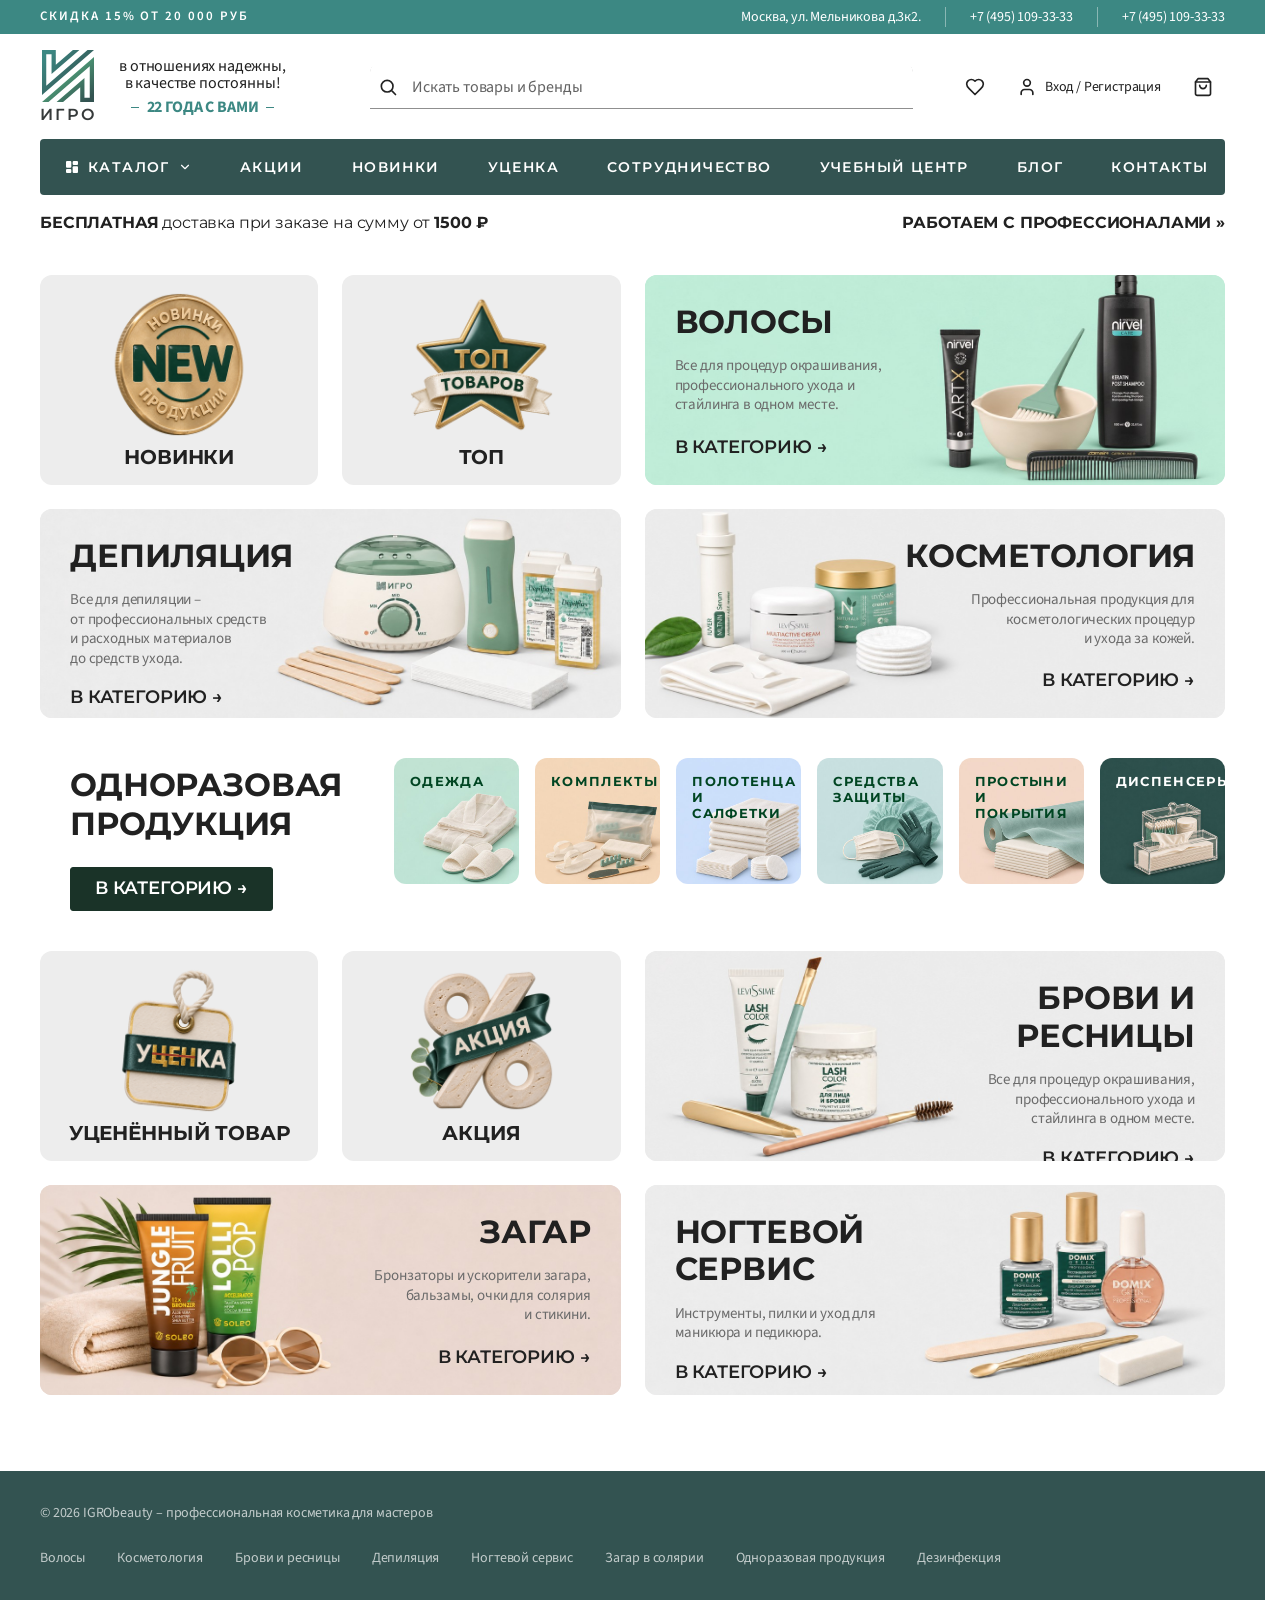
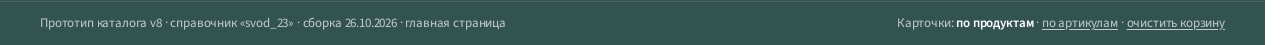
==== catalog.html @ ea6269b0 "Главная сайта index.html по макету Figma v4 (десктоп): шапка и меню каталога, ссылки в разделы, брен" ====
<!doctype html>
<html lang="ru">
<head>
<meta charset="utf-8">
<meta name="viewport" content="width=device-width, initial-scale=1">
<meta name="robots" content="noindex, nofollow">
<title>Каталог IGRObeauty</title>
<link rel="stylesheet" href="ds/styles.css">
<link rel="stylesheet" href="styles.css">
</head>
<body class="igro" data-page="home" data-default="hair"><div class="ig-topbar"><div class="ig-container ig-topbar__inner">
  <div class="ig-topbar__promo">Скидка 15% от 20&nbsp;000 руб</div>
  <div class="ig-topbar__contacts"><span>Москва, ул. Мельникова д.3к2.</span><span class="ig-topbar__sep"></span><a href="tel:+74951093333">+7 (495) 109-33-33</a><span class="ig-topbar__sep"></span><a href="tel:+74951093333">+7 (495) 109-33-33</a></div>
</div></div><div class="ig-mast-slot"><div class="ig-mast is-clear" data-mast><header class="ig-header"><div class="ig-container ig-header__inner">
  <a class="ig-logo" href="index.html" aria-label="ИГРО – на главную"><span class="ig-logo__mark"><span class="ig-logo__sign"><svg class="ig-logo__svg" viewBox="0 0 343 343" aria-hidden="true" focusable="false"><path d="M0 0H91V97.674L203.908 0H246.706L63 158.919V28H28V235.476L300.202 0H343L0 296.721V0Z" fill="url(#lgA_l)"/><path d="M343 342.998H252V245.324L139.092 342.998H96.294L280 184.079V314.998H315V107.522L42.798 342.998H0L343 46.2773V342.998Z" fill="url(#lgB_l)"/><defs><linearGradient id="lgA_l" x1="246.404" y1="265.103" x2="13.109" y2="51.0724" gradientUnits="userSpaceOnUse"><stop stop-color="#335351"/><stop offset="1" stop-color="#3C8883"/></linearGradient><linearGradient id="lgB_l" x1="343" y1="292.837" x2="162.212" y2="80.1451" gradientUnits="userSpaceOnUse"><stop stop-color="#335351"/><stop offset="0.8898" stop-color="#50A27B"/></linearGradient></defs></svg><svg class="ig-logo__svg-dark" viewBox="0 0 343 343" aria-hidden="true" focusable="false"><path d="M0 0H91V97.674L203.908 0H246.706L63 158.919V28H28V235.476L300.202 0H343L0 296.721V0Z" fill="url(#lgA_d)"/><path d="M343 342.998H252V245.324L139.092 342.998H96.294L280 184.079V314.998H315V107.522L42.798 342.998H0L343 46.2773V342.998Z" fill="url(#lgB_d)"/><defs><linearGradient id="lgA_d" x1="246.404" y1="265.103" x2="13.109" y2="51.0724" gradientUnits="userSpaceOnUse"><stop stop-color="#94E6BC"/><stop offset="1" stop-color="#3C8883"/></linearGradient><linearGradient id="lgB_d" x1="343" y1="292.837" x2="162.212" y2="80.1451" gradientUnits="userSpaceOnUse"><stop stop-color="#94E6BC"/><stop offset="0.8898" stop-color="#50A27B"/></linearGradient></defs></svg></span><span class="ig-logo__word">ИГРО</span></span><span class="ig-logo__tagline"><span class="ig-logo__motto">в отношениях надежны,<br>в качестве постоянны!</span><span class="ig-logo__years">22 года с вами</span></span></a>
  <div class="igro-search ig-search" role="search"><span class="igro-search__icon"><i class="ig-ic ig-ic--search ig-ic-20" aria-hidden="true"></i></span><input class="igro-search__input" type="search" placeholder="Искать товары и бренды" aria-label="Поиск"></div>
  <div class="ig-actions"><button type="button" class="igro-icon-btn igro-icon-btn--ghost ig-search-btn" data-search-open aria-label="Поиск"><i class="ig-ic ig-ic--search ig-ic-20" aria-hidden="true"></i></button><button type="button" class="igro-icon-btn igro-icon-btn--ghost" aria-label="Избранное"><i class="ig-ic ig-ic--heart ig-ic-20" aria-hidden="true"></i></button><button type="button" class="ig-action" aria-label="Вход / Регистрация"><i class="ig-ic ig-ic--user ig-ic-20" aria-hidden="true"></i><span class="ig-action__label">Вход / Регистрация</span></button><button type="button" class="ig-action ig-cart" data-cart aria-label="Корзина пуста"><span class="ig-cart__icon"><i class="ig-ic ig-ic--cart ig-ic-20" aria-hidden="true"></i><span class="ig-cart__count" aria-hidden="true" hidden></span></span><span class="ig-cart__sum" aria-hidden="true" hidden></span></button></div>
</div></header><nav class="ig-mainnav"><div class="ig-container ig-mainnav__inner">
  <div class="ig-mainnav__list"><a class="ig-navlink" href="catalog.html" data-toggle="mega" aria-expanded="false"><i class="ig-ic ig-ic--grid ig-ic-16" aria-hidden="true"></i> Каталог <i class="ig-ic ig-ic--chevron ig-ic-14" aria-hidden="true"></i></a></div>
  <div class="ig-mainnav__list ig-mainnav__list--end"><a class="ig-navlink" href="#">Акции</a><a class="ig-navlink" href="#">Новинки</a><a class="ig-navlink" href="#">Уценка</a><a class="ig-navlink" href="#">Сотрудничество</a><a class="ig-navlink" href="#">Учебный центр</a><a class="ig-navlink" href="#">Блог</a><a class="ig-navlink" href="#">Контакты</a></div>
  </div>
  <div class="ig-mega ig-mega--sidebar" id="mega" aria-hidden="true"></div>
</nav></div></div><div id="page"><main class="ig-home">
<div class="ig-container">
  <div class="ig-home__strip">
    <p class="ig-home__delivery"><b>Бесплатная</b> доставка при заказе на&nbsp;сумму от&nbsp;<b>1500&nbsp;₽</b></p>
    <a class="ig-home__pro" href="#">Работаем с профессионалами&nbsp;»</a>
  </div>

  <h1 class="igro-sr-only">Каталог IGRObeauty</h1>

  <nav class="ig-home__top" aria-label="Подборки и разделы">
    <a class="ig-promo ig-promo--new" href="#"><img src="assets/home/promo-new.png" width="608" height="608" alt="" decoding="async"><span class="ig-promo__t">Новинки</span></a>
    <a class="ig-promo ig-promo--top" href="#"><img src="assets/home/promo-top.png" width="608" height="608" alt="" decoding="async"><span class="ig-promo__t">Топ</span></a>
    <a class="ig-cat" href="category.html" style="--cat-img: url(&quot;assets/home/cat-hair.jpg&quot;); --cat-bg: #bfecd8">
      <span class="ig-cat__body"><span class="ig-cat__t">Волосы</span><span class="ig-cat__d">Все для процедур окрашивания, профессионального ухода и стайлинга в&nbsp;одном месте.</span><span class="ig-cat__go">В категорию →</span></span>
    </a>
    <a class="ig-cat" href="category.html?id=depilation" style="--cat-img: url(&quot;assets/home/cat-depil.jpg&quot;); --cat-bg: #ededed">
      <span class="ig-cat__body"><span class="ig-cat__t">Депиляция</span><span class="ig-cat__d">Все для депиляции – от&nbsp;профессиональных средств и&nbsp;расходных материалов до&nbsp;средств ухода.</span><span class="ig-cat__go">В категорию →</span></span>
    </a>
    <a class="ig-cat ig-cat--end" href="category.html?id=cosmetology" style="--cat-img: url(&quot;assets/home/cat-cosmet.jpg&quot;); --cat-bg: #ededed">
      <span class="ig-cat__body"><span class="ig-cat__t">Косметология</span><span class="ig-cat__d">Профессиональная продукция для косметологических процедур и&nbsp;ухода за&nbsp;кожей.</span><span class="ig-cat__go">В категорию →</span></span>
    </a>
  </nav>


  <section class="ig-dispo" aria-labelledby="ig-dispo-t">
    <div class="ig-dispo__head">
      <h2 class="ig-dispo__t" id="ig-dispo-t">Одноразовая продукция</h2>
      <a class="igro-btn igro-btn--dark ig-dispo__btn" href="category.html?id=disposable">В категорию →</a>
    </div>
    <ul class="ig-dispo__list">
      <li><a class="ig-banner" data-banner="dispo-odnorazovaya-odezhda" href="subcategory.html?id=dispo-odnorazovaya-odezhda" title="Одноразовая одежда"><img class="ig-banner__img" src="assets/banners/dispo-odnorazovaya-odezhda.jpg" width="480" height="480" alt="" loading="lazy" decoding="async"><span class="ig-banner__t">Одежда</span></a></li>
      <li><a class="ig-banner" data-banner="dispo-odnorazovye-komplekty" href="subcategory.html?id=dispo-odnorazovye-komplekty" title="Одноразовые комплекты"><img class="ig-banner__img" src="assets/banners/dispo-odnorazovye-komplekty.jpg" width="480" height="480" alt="" loading="lazy" decoding="async"><span class="ig-banner__t">Комплекты</span></a></li>
      <li><a class="ig-banner" data-banner="dispo-polotenca-i-salfetki" href="subcategory.html?id=dispo-polotenca-i-salfetki" title="Полотенца и салфетки"><img class="ig-banner__img" src="assets/banners/dispo-polotenca-i-salfetki.jpg" width="480" height="480" alt="" loading="lazy" decoding="async"><span class="ig-banner__t">Полотенца и салфетки</span></a></li>
      <li><a class="ig-banner" data-banner="dispo-sredstva-dlya-zaschity" href="subcategory.html?id=dispo-sredstva-dlya-zaschity" title="Средства для защиты"><img class="ig-banner__img" src="assets/banners/dispo-sredstva-dlya-zaschity.jpg" width="480" height="480" alt="" loading="lazy" decoding="async"><span class="ig-banner__t">Средства защиты</span></a></li>
      <li><a class="ig-banner" data-banner="dispo-prostyni-i-pokrytiya" href="subcategory.html?id=dispo-prostyni-i-pokrytiya" title="Простыни и покрытия"><img class="ig-banner__img" src="assets/banners/dispo-prostyni-i-pokrytiya.jpg" width="480" height="480" alt="" loading="lazy" decoding="async"><span class="ig-banner__t">Простыни и покрытия</span></a></li>
      <li><a class="ig-banner" data-banner="dispo-dispensery-i-oborudovanie-dlya-rashodnyh-materialov" href="subcategory.html?id=dispo-dispensery-i-oborudovanie-dlya-rashodnyh-materialov" title="Диспенсеры и оборудование для расходных материалов"><img class="ig-banner__img" src="assets/banners/dispo-dispensery-i-oborudovanie-dlya-rashodnyh-materialov.jpg" width="480" height="480" alt="" loading="lazy" decoding="async"><span class="ig-banner__t">Диспенсеры</span></a></li>
    </ul>
  </section>

  <div class="ig-home__top">
    <a class="ig-promo ig-promo--markdown" href="#"><img src="assets/home/promo-markdown.png" width="608" height="608" alt="" decoding="async"><span class="ig-promo__t">Уценённый товар</span></a>
    <a class="ig-promo ig-promo--sale" href="#"><img src="assets/home/promo-sale.png" width="608" height="608" alt="" decoding="async"><span class="ig-promo__t">Акция</span></a>
    <a class="ig-cat ig-cat--end" href="category.html?id=brows" style="--cat-img: url(&quot;assets/home/cat-brows.jpg&quot;); --cat-bg: #ededed">
      <span class="ig-cat__body"><span class="ig-cat__t">Брови и ресницы</span><span class="ig-cat__d">Все для процедур окрашивания, профессионального ухода и стайлинга в&nbsp;одном месте.</span><span class="ig-cat__go">В категорию →</span></span>
    </a>
  </div>


  <div class="ig-cats">
    <a class="ig-cat ig-cat--end" href="category.html?id=tanning" style="--cat-img: url(&quot;assets/home/cat-tan.jpg&quot;); --cat-bg: #e8d7cf">
      <span class="ig-cat__body"><span class="ig-cat__t">Загар</span><span class="ig-cat__d">Бронзаторы и&nbsp;ускорители загара, бальзамы, очки для солярия и&nbsp;стикини.</span><span class="ig-cat__go">В категорию →</span></span>
    </a>
    <a class="ig-cat" href="category.html?id=nails" style="--cat-img: url(&quot;assets/home/cat-nails.jpg&quot;); --cat-bg: #ededed">
      <span class="ig-cat__body"><span class="ig-cat__t">Ногтевой сервис</span><span class="ig-cat__d">Инструменты, пилки и&nbsp;уход для маникюра и&nbsp;педикюра.</span><span class="ig-cat__go">В категорию →</span></span>
    </a>
  </div>
</div>
</main></div><div class="ig-scrim" data-close></div><aside class="ig-drawer" id="drawer-filters" role="dialog" aria-modal="true" aria-labelledby="drawer-filters-title" aria-hidden="true">
  <div class="ig-drawer__head"><h2 class="igro-h3 ig-drawer__title" id="drawer-filters-title">Фильтры</h2><button type="button" class="igro-icon-btn igro-icon-btn--ghost ig-drawer__close" data-close aria-label="Закрыть"><i class="ig-ic ig-ic--close ig-ic-20" aria-hidden="true"></i></button></div>
  <div class="ig-drawer__body ig-facets"></div>
  <div class="ig-drawer__foot"><button type="button" class="igro-btn igro-btn--primary igro-btn--lg" data-apply>Показать</button><button type="button" class="igro-btn igro-btn--secondary igro-btn--lg" data-close data-reset>Сбросить</button></div>
</aside><footer class="ig-footer"><div class="ig-container ig-footer__inner">
  <span>© 2026 IGRObeauty&nbsp;– профессиональная косметика для мастеров</span>
  <nav class="ig-footer__nav" id="ig-footer-nav"></nav>
</div><div class="ig-container ig-proto" id="ig-proto"></div></footer>
<script src="data.js"></script>
<script src="render.js"></script>
<script src="script.js"></script>
</body>
</html>
---- ds/styles.css ----
/* ==========================================================================
   IGRObeauty Design System — global entry point (v7).
   Consumers link THIS one file. Imports only; no rules declared here.
   ========================================================================== */
@import url("tokens/fonts.css");
@import url("tokens/colors.css");
@import url("tokens/typography.css");
@import url("tokens/spacing.css");
@import url("tokens/elevation.css");
@import url("tokens/layout.css");
@import url("tokens/deprecated.css");
@import url("tokens/base.css");
@import url("components.css");
---- styles.css ----
/* ==========================================================================
   IGRObeauty — каталог v8: стили страниц поверх дизайн-системы.
   Дизайн-система — DS 3.0 (igro-design-system/igrobeauty-ds, метка ds-3.0; в Figma — «0. Design System 3.0»),
   копия лежит в ds/ и подключается раньше этого файла: токены, base.css и компоненты igro-*.

   Правила ДС, которым следует файл:
   · только семантические токены: цвет --text-* / --surface-* / --border-* / --action-*, размеры --font-size-*,
     отступы --space-*, радиусы по роли, слои --z-*;
   · наведение — только внутри @media (hover: hover), нажатие — :active со scale(var(--press-scale));
   · фокус с клавиатуры — общий :focus-visible из ds/tokens/base.css, здесь его не убираем;
   · где у ДС есть компонент (кнопка, чип, крошки, пагинация, меню, чекбокс, переключатель, аккордеон,
     счётчик, цена, тост, пустое состояние) — разметка использует его классы igro-*, а здесь только раскладка.
   Значения не из ДС помечены комментарием: это геометрия из макетов Figma или цвета, взятые с картинок.
   ========================================================================== */

/* ==========================================================================
   ИКОНКИ — пути из набора ДС (components/core/Icon.jsx: сетка 24, линия 2, скруглённые концы).
   Рисуются маской, цвет берут из currentColor. Стрелки влево и фильтра в наборе нет — они из Lucide (readme §11).
   ========================================================================== */
.ig-ic {
  display: inline-block;
  flex: none;
  width: 20px; height: 20px;
  background-color: currentColor;
  -webkit-mask: var(--ic) center / contain no-repeat;
  mask: var(--ic) center / contain no-repeat;
}
.ig-ic-14 { width: 14px; height: 14px; }
.ig-ic-16 { width: 16px; height: 16px; }
.ig-ic-18 { width: 18px; height: 18px; }
.ig-ic-20 { width: 20px; height: 20px; }
.ig-ic-22 { width: 22px; height: 22px; }
.ig-ic-24 { width: 24px; height: 24px; }
.ig-ic--search      { --ic: url("data:image/svg+xml,%3Csvg%20xmlns=%27http://www.w3.org/2000/svg%27%20viewBox=%270%200%2024%2024%27%20fill=%27none%27%20stroke=%27%23000%27%20stroke-width=%272%27%20stroke-linecap=%27round%27%20stroke-linejoin=%27round%27%3E%3Cpath%20d=%27M11%2018C14.866%2018%2018%2014.866%2018%2011C18%207.13401%2014.866%204%2011%204C7.13401%204%204%207.13401%204%2011C4%2014.866%207.13401%2018%2011%2018Z%27/%3E%3Cpath%20d=%27M21%2021L17%2017%27/%3E%3C/svg%3E"); }
.ig-ic--heart       { --ic: url("data:image/svg+xml,%3Csvg%20xmlns=%27http://www.w3.org/2000/svg%27%20viewBox=%270%200%2024%2024%27%20fill=%27none%27%20stroke=%27%23000%27%20stroke-width=%272%27%20stroke-linecap=%27round%27%20stroke-linejoin=%27round%27%3E%3Cpath%20d=%27M19%2014C20.49%2012.54%2022%2010.79%2022%208.5C22%207.04131%2021.4205%205.64236%2020.3891%204.61091C19.3576%203.57946%2017.9587%203%2016.5%203C14.74%203%2013.5%203.5%2012%205C10.5%203.5%209.26%203%207.5%203C6.04131%203%204.64236%203.57946%203.61091%204.61091C2.57946%205.64236%202%207.04131%202%208.5C2%2010.8%203.5%2012.55%205%2014L12%2021L19%2014Z%27/%3E%3C/svg%3E"); }
.ig-ic--user        { --ic: url("data:image/svg+xml,%3Csvg%20xmlns=%27http://www.w3.org/2000/svg%27%20viewBox=%270%200%2024%2024%27%20fill=%27none%27%20stroke=%27%23000%27%20stroke-width=%272%27%20stroke-linecap=%27round%27%20stroke-linejoin=%27round%27%3E%3Cpath%20d=%27M19%2021V19C19%2017.9391%2018.5786%2016.9217%2017.8284%2016.1716C17.0783%2015.4214%2016.0609%2015%2015%2015H9C7.93913%2015%206.92172%2015.4214%206.17157%2016.1716C5.42143%2016.9217%205%2017.9391%205%2019V21%27/%3E%3Cpath%20d=%27M12%2011C14.2091%2011%2016%209.20914%2016%207C16%204.79086%2014.2091%203%2012%203C9.79086%203%208%204.79086%208%207C8%209.20914%209.79086%2011%2012%2011Z%27/%3E%3C/svg%3E"); }
.ig-ic--cart        { --ic: url("data:image/svg+xml,%3Csvg%20xmlns=%27http://www.w3.org/2000/svg%27%20viewBox=%270%200%2024%2024%27%20fill=%27none%27%20stroke=%27%23000%27%20stroke-width=%272%27%20stroke-linecap=%27round%27%20stroke-linejoin=%27round%27%3E%3Cpath%20d=%27M6%202L3%206V20C3%2020.5304%203.21071%2021.0391%203.58579%2021.4142C3.96086%2021.7893%204.46957%2022%205%2022H19C19.5304%2022%2020.0391%2021.7893%2020.4142%2021.4142C20.7893%2021.0391%2021%2020.5304%2021%2020V6L18%202H6Z%27/%3E%3Cpath%20d=%27M3%206H21%27/%3E%3Cpath%20d=%27M16%2010C16%2011.0609%2015.5786%2012.0783%2014.8284%2012.8284C14.0783%2013.5786%2013.0609%2014%2012%2014C10.9391%2014%209.92172%2013.5786%209.17157%2012.8284C8.42143%2012.0783%208%2011.0609%208%2010%27/%3E%3C/svg%3E"); }
.ig-ic--grid        { --ic: url("data:image/svg+xml,%3Csvg%20xmlns=%27http://www.w3.org/2000/svg%27%20viewBox=%270%200%2024%2024%27%20fill=%27none%27%20stroke=%27%23000%27%20stroke-width=%272%27%20stroke-linecap=%27round%27%20stroke-linejoin=%27round%27%3E%3Cpath%20d=%27M4%2013H11V4H4V13ZM13%2020H20V11H13V20ZM13%204V9H20V4H13ZM4%2020H11V15H4V20Z%27/%3E%3C/svg%3E"); }
.ig-ic--arrow-left  { --ic: url("data:image/svg+xml,%3Csvg%20xmlns=%27http://www.w3.org/2000/svg%27%20viewBox=%270%200%2024%2024%27%20fill=%27none%27%20stroke=%27%23000%27%20stroke-width=%272%27%20stroke-linecap=%27round%27%20stroke-linejoin=%27round%27%3E%3Cpath%20d=%27M19%2012H5M11%2018L5%2012L11%206%27/%3E%3C/svg%3E"); }
.ig-ic--arrow-right { --ic: url("data:image/svg+xml,%3Csvg%20xmlns=%27http://www.w3.org/2000/svg%27%20viewBox=%270%200%2024%2024%27%20fill=%27none%27%20stroke=%27%23000%27%20stroke-width=%272%27%20stroke-linecap=%27round%27%20stroke-linejoin=%27round%27%3E%3Cpath%20d=%27M5%2012H19M13%2018L19%2012L13%206%27/%3E%3C/svg%3E"); }
.ig-ic--filter      { --ic: url("data:image/svg+xml,%3Csvg%20xmlns=%27http://www.w3.org/2000/svg%27%20viewBox=%270%200%2024%2024%27%20fill=%27none%27%20stroke=%27%23000%27%20stroke-width=%272%27%20stroke-linecap=%27round%27%20stroke-linejoin=%27round%27%3E%3Cpath%20d=%27M3%206H21M7%2012H17M10%2018H14%27/%3E%3C/svg%3E"); }
.ig-ic--close       { --ic: url("data:image/svg+xml,%3Csvg%20xmlns=%27http://www.w3.org/2000/svg%27%20viewBox=%270%200%2024%2024%27%20fill=%27none%27%20stroke=%27%23000%27%20stroke-width=%272%27%20stroke-linecap=%27round%27%20stroke-linejoin=%27round%27%3E%3Cpath%20d=%27M6%206L18%2018M18%206L6%2018%27/%3E%3C/svg%3E"); }
.ig-ic--chevron     { --ic: url("data:image/svg+xml,%3Csvg%20xmlns=%27http://www.w3.org/2000/svg%27%20viewBox=%270%200%2024%2024%27%20fill=%27none%27%20stroke=%27%23000%27%20stroke-width=%272%27%20stroke-linecap=%27round%27%20stroke-linejoin=%27round%27%3E%3Cpath%20d=%27M6%209L12%2015L18%209%27/%3E%3C/svg%3E"); }
.ig-ic--chevron-left{ --ic: url("data:image/svg+xml,%3Csvg%20xmlns=%27http://www.w3.org/2000/svg%27%20viewBox=%270%200%2024%2024%27%20fill=%27none%27%20stroke=%27%23000%27%20stroke-width=%272%27%20stroke-linecap=%27round%27%20stroke-linejoin=%27round%27%3E%3Cpath%20d=%27M15%206L9%2012L15%2018%27/%3E%3C/svg%3E"); }
.ig-ic--chevron-right{ --ic: url("data:image/svg+xml,%3Csvg%20xmlns=%27http://www.w3.org/2000/svg%27%20viewBox=%270%200%2024%2024%27%20fill=%27none%27%20stroke=%27%23000%27%20stroke-width=%272%27%20stroke-linecap=%27round%27%20stroke-linejoin=%27round%27%3E%3Cpath%20d=%27M9%206L15%2012L9%2018%27/%3E%3C/svg%3E"); }
.ig-ic--check       { --ic: url("data:image/svg+xml,%3Csvg%20xmlns=%27http://www.w3.org/2000/svg%27%20viewBox=%270%200%2024%2024%27%20fill=%27none%27%20stroke=%27%23000%27%20stroke-width=%272%27%20stroke-linecap=%27round%27%20stroke-linejoin=%27round%27%3E%3Cpath%20d=%27M5%2013L9%2017L19%207%27/%3E%3C/svg%3E"); }
.ig-ic--plus        { --ic: url("data:image/svg+xml,%3Csvg%20xmlns=%27http://www.w3.org/2000/svg%27%20viewBox=%270%200%2024%2024%27%20fill=%27none%27%20stroke=%27%23000%27%20stroke-width=%272%27%20stroke-linecap=%27round%27%20stroke-linejoin=%27round%27%3E%3Cpath%20d=%27M12%205V19M5%2012H19%27/%3E%3C/svg%3E"); }
.ig-ic--minus       { --ic: url("data:image/svg+xml,%3Csvg%20xmlns=%27http://www.w3.org/2000/svg%27%20viewBox=%270%200%2024%2024%27%20fill=%27none%27%20stroke=%27%23000%27%20stroke-width=%272%27%20stroke-linecap=%27round%27%20stroke-linejoin=%27round%27%3E%3Cpath%20d=%27M5%2012H19%27/%3E%3C/svg%3E"); }

/* ==========================================================================
   ОСНОВА — фон, шрифт и цвет текста задаёт body.igro (ds/tokens/base.css)
   ========================================================================== */
html { -webkit-text-size-adjust: 100%; scrollbar-gutter: stable; }
/* заливка текущего раздела в ряду чипов групп. Цвет #50A27B задан пользователем 12.10,
   в палитре ДС его нет. Белый текст на нём — 3,1:1, ниже AA для текста 14–16 px */
:root { --ig-on: #50a27b; }
img { display: block; max-width: 100%; }
button { font-family: inherit; letter-spacing: inherit; }
a { color: var(--text-link); text-decoration: none; }
ul { margin: 0; padding: 0; list-style: none; }

.ig-container {
  max-width: var(--container-xl);
  margin: 0 auto;
  padding-inline: var(--gutter-lg);
}

/* ==========================================================================
   ВЕРХНЯЯ ПОЛОСА — по макету Figma «IB — my DESIGN», узел 2589:3889 (12.10.2026): бирюзовая, 34 px.
   Цвет #3C8883 — из макета, в палитре ДС его нет (ближайший — Info Teal #2D747E); белый текст на нём — 4,2:1.
   Шрифт макета Ubuntu заменён шрифтами ДС, кегль надписи 12 px — нижним пределом шкалы 13 px
   ========================================================================== */
.ig-topbar {
  --ig-topbar: #3c8883;
  background: var(--ig-topbar);
  color: var(--text-on-dark);
  font-size: var(--font-size-micro);
}
.ig-topbar__inner {
  display: flex;
  align-items: center;
  justify-content: space-between;
  gap: var(--space-4);
  min-height: 34px;
  padding-block: var(--space-1);
}
.ig-topbar__promo {
  text-transform: uppercase;
  font-weight: var(--weight-semibold);
  letter-spacing: var(--tracking-looser);
}
.ig-topbar__contacts {
  display: flex;
  align-items: center;
  gap: var(--space-4);
  font-size: var(--font-size-body-sm);
  color: var(--text-on-dark);
  white-space: nowrap;
}
.ig-topbar__contacts a { color: var(--text-on-dark); text-underline-offset: 2px; }
.ig-topbar__sep { width: 1px; height: 20px; background: var(--decor-on-dark); }
@media (hover: hover) {
  .ig-topbar__contacts a:hover { color: var(--text-on-dark); text-decoration: underline; }
}

/* ==========================================================================
   ШАПКА: логотип · поиск (SearchField) · действия (IconButton)
   ========================================================================== */
.ig-header { background: var(--surface-card); border-bottom: 1px solid var(--border-subtle); }
.ig-header__inner {
  display: flex;
  align-items: center;
  gap: var(--space-6);
  padding-block: var(--space-3);
}
/* логотип — по макету 2589:3889: знак, под ним «ИГРО», справа девиз и «— 22 года с вами —».
   Цвета и кегль слова «ИГРО» — цвета логотипа из макета, не токены ДС */
.ig-logo {
  --logo-ink: #335351;
  --logo-green: #50a27b;
  flex: none;
  display: inline-flex;
  align-items: center;
  gap: var(--space-4);
  color: var(--text-default);
}
.ig-logo__mark { display: flex; flex-direction: column; align-items: center; gap: var(--space-1); }
.ig-logo__img { display: block; width: 65px; height: auto; }
.ig-logo__word {
  margin-right: -0.15em;             /* разрядка не добавляет хвост справа — слово стоит ровно по центру знака */
  font-family: var(--font-heading);
  font-weight: var(--weight-semibold);
  font-size: 19px;
  line-height: 1;
  letter-spacing: 0.15em;
  color: var(--logo-ink);
}
.ig-logo__tagline { display: flex; flex-direction: column; align-items: center; gap: var(--space-2); text-align: center; }
.ig-logo__motto { font-size: var(--font-size-body); line-height: 1.05; color: var(--text-default); }
.ig-logo__years {
  display: inline-flex;
  align-items: center;
  gap: var(--space-2);
  font-size: var(--font-size-body);
  font-weight: var(--weight-bold);
  line-height: 1;
  text-transform: uppercase;
  color: var(--mast-mark-accent, #3c8883);   /* 27.10: как полосы знака – цвет плашки «Скидка 15 %» (.ig-topbar), на тёмном фоне #6BB5B0; было --logo-green */
}
.ig-logo__years::before,
.ig-logo__years::after { content: ""; width: var(--space-2); height: 1px; background: currentColor; }
.ig-search { flex: 1 1 auto; }
.ig-search .igro-search__input { min-width: 0; }

.ig-actions { flex: none; display: flex; align-items: center; gap: var(--space-2); }
/* «Вход / Регистрация» — кнопка с подписью в стиле ghost IconButton */
.ig-action {
  display: inline-flex;
  align-items: center;
  gap: var(--space-2);
  height: var(--size-control-md);
  padding: 0 var(--space-2_5);
  border: 0;
  border-radius: var(--radius-field);
  background: transparent;
  color: var(--text-muted);
  font-size: var(--font-size-body-sm);
  cursor: pointer;
  transition: background var(--duration-fast) ease, color var(--duration-fast) ease, transform var(--duration-fast) ease;
}
.ig-action:active { transform: scale(var(--press-scale)); }
@media (hover: hover) {
  .ig-action:hover { background: var(--surface-sunken); color: var(--text-default); }
}
/* корзина в шапке (имитация): кружок с числом товаров на иконке и сумма рядом — как в шапке макета 2589:3889.
   Кружок — как счётчик корзины в витрине ДС (ui_kits/storefront): заливка Accent strong, белые цифры */
.ig-cart { gap: var(--space-3_5); color: var(--text-default); }
.ig-cart__icon { position: relative; display: inline-flex; }
.ig-cart__count {
  position: absolute;
  top: -10px;
  left: 11px;                         /* кружок на правом верхнем углу иконки, сумма отодвинута на ширину кружка */
  display: inline-flex;
  align-items: center;
  justify-content: center;
  min-width: 20px;
  height: 20px;
  padding: 0 var(--space-1);
  border-radius: var(--radius-pill);
  background: #50a27b;                  /* 27.10, было --action-accent-strong */
  color: var(--text-on-dark);
  font-size: var(--font-size-micro);
  font-weight: var(--weight-bold);
  line-height: 1;
  box-shadow: 0 0 0 2px var(--surface-card);
}
.ig-cart__sum { font-size: var(--font-size-body); font-weight: var(--weight-semibold); white-space: nowrap; font-variant-numeric: tabular-nums; }
.ig-cart__count[hidden],
.ig-cart__sum[hidden] { display: none; }
.ig-proto__link { padding: 0; border: 0; background: none; font: inherit; color: inherit; text-decoration: underline; text-underline-offset: 2px; cursor: pointer; }

/* ==========================================================================
   ГЛАВНОЕ МЕНЮ — тёмная полоса
   ========================================================================== */
.ig-mainnav { position: relative; background: var(--surface-band-dark); color: var(--text-on-dark); }
.ig-mainnav__inner {
  display: flex;
  align-items: stretch;
  justify-content: space-between;
  min-height: var(--size-field);
}
.ig-mainnav__list { display: flex; align-items: stretch; }
.ig-mainnav__list--end { margin-left: auto; }
.ig-navlink {
  display: inline-flex;
  align-items: center;
  gap: var(--space-2);
  padding: 0 var(--space-4);
  border: 0;
  background: none;
  color: var(--text-on-dark);
  font-family: var(--font-heading);
  font-weight: var(--weight-semibold);
  font-size: var(--font-size-body-sm);
  letter-spacing: var(--tracking-loose);
  text-transform: uppercase;
  white-space: nowrap;
  cursor: pointer;
  transition: background var(--duration-fast) ease;
}
.ig-navlink[aria-expanded="true"] { background: var(--wash-on-dark); }
@media (hover: hover) {
  .ig-navlink:hover { color: var(--text-on-dark); background: var(--wash-on-dark); }
}

/* ==========================================================================
   ВЫПАДАЮЩИЙ КАТАЛОГ
   ========================================================================== */
.ig-mega {
  position: absolute;
  left: 0; right: 0; top: 100%;
  z-index: var(--z-dropdown);
  background: var(--surface-card);
  border-top: 1px solid var(--border-subtle);
  border-radius: 0 0 var(--radius-panel) var(--radius-panel);
  box-shadow: var(--shadow-pop);
  /* открытие — «шторка» сверху вниз (clip-path) с проявлением и коротким сдвигом; закрытие — обратно.
     Поля clip-path по бокам и снизу (48 px) оставляют место для тени --shadow-pop */
  visibility: hidden;
  opacity: 0;
  pointer-events: none;
  transform: translateY(calc(-1 * var(--space-2)));
  clip-path: inset(0 -48px 100% -48px);
  transition: opacity var(--duration-fast) ease, transform var(--duration-base) var(--ease-standard),
              clip-path var(--duration-base) var(--ease-standard), visibility 0s linear var(--duration-base);
}
.ig-mega.is-open {
  visibility: visible;
  opacity: 1;
  pointer-events: auto;
  transform: none;
  clip-path: inset(0 -48px -48px -48px);
  transition: opacity var(--duration-fast) ease, transform var(--duration-base) var(--ease-standard),
              clip-path var(--duration-base) var(--ease-standard), visibility 0s;
}
/* пока меню открыто, страница под ним приглушена; затемнение не ловит мышь — уход с меню закрывает его, как раньше */
.ig-mainnav::after {
  content: "";
  position: absolute;
  left: 0; right: 0; top: 100%;
  height: 100vh;
  z-index: calc(var(--z-dropdown) - 1);
  background: var(--overlay-scrim);
  opacity: 0;
  visibility: hidden;
  pointer-events: none;
  transition: opacity var(--duration-base) var(--ease-standard), visibility 0s linear var(--duration-base);
}
.ig-mainnav:has(.ig-mega.is-open)::after {
  opacity: 0.5;
  visibility: visible;
  transition: opacity var(--duration-base) var(--ease-standard), visibility 0s;
}
/* стрелка у «Каталога» поворачивается, пока меню открыто */
.ig-navlink .ig-ic--chevron { transition: transform var(--duration-base) var(--ease-standard); }
.ig-navlink[aria-expanded="true"] .ig-ic--chevron { transform: rotate(180deg); }
/* колонки раздела не анимируются: при открытии меню и при переходе на другой раздел появляются сразу (решение 12.10) */
.ig-mega__inner { padding: var(--space-5) var(--space-6) var(--space-7); }
.ig-mega__cats {
  display: flex;
  flex-wrap: wrap;
  gap: var(--space-2);
  padding-bottom: var(--space-4);
  margin-bottom: var(--space-5);
  border-bottom: 1px solid var(--border-subtle);
}
/* вкладка категории: выбранная — заливка House, как Tab в ДС */
.ig-mega__cat {
  padding: var(--space-2) var(--space-3);
  border: 0;
  border-radius: var(--radius-field);
  background: none;
  color: var(--text-default);
  font-size: var(--font-size-body-sm);
  text-decoration: none;
  cursor: pointer;
  transition: background var(--duration-fast) ease, color var(--duration-fast) ease;
}
.ig-mega__cat.is-active { background: var(--surface-inverse); color: var(--text-on-dark); }
.ig-mega__cols { display: flex; gap: var(--space-6) var(--space-5); }
.ig-mega__cols[hidden] { display: none !important; }
.ig-mega__cols > div { flex: 1 1 0; min-width: 0; }
.ig-mega__group-title {
  margin: 0;
  font-family: var(--font-heading);
  font-weight: var(--weight-bold);
  font-size: var(--font-size-h5);
  letter-spacing: var(--tracking-tight);
  color: var(--text-heading);
}
.ig-mega__group-title a { color: inherit; }
.ig-mega__group + .ig-mega__group { margin-top: var(--space-5); }
/* без пустых промежутков между пунктами: ссылка – на всю ширину колонки, расстояние между пунктами – её поля
   (наведение не «проваливается» между пунктами, 23.10); заголовок группы – с полями 4 px сверху и снизу */
.ig-mega__links li { margin-bottom: 0; }
.ig-mega__links a { display: block; padding-block: calc(var(--space-2) / 2); color: var(--text-default); font-size: var(--font-size-body-sm); line-height: 1.3; }
.ig-mega__group-title a { display: inline-block; padding-block: var(--space-1); }
/* при наведении ссылки зеленеют; у подразделов (заголовки колонок) ещё и прорисовывается линия слева направо –
   вдвое быстрее, чем было до 19.10 (половина --duration-base, 0,15 с). У под-подразделов (списки) линии нет */
.ig-mega__group-title a,
.ig-mega__links a { position: relative; transition: color var(--duration-fast) ease; }
.ig-mega__group-title a::after {
  content: "";
  position: absolute;
  left: 0; right: 0; bottom: 1px;          /* под текстом: верх линии там же, где был у линии 1 px */
  height: 2px;                             /* 2 px (23.10; было 1 px) */
  background: currentColor;
  transform: scaleX(0);
  transform-origin: left center;
  transition: transform calc(var(--duration-base) / 2) var(--ease-standard);
}
.ig-mega__marker { display: none; }
.ig-mega__close { display: none; }
@media (hover: hover) {
  .ig-mega__cat:not(.is-active):hover { background: var(--surface-subtle); color: var(--text-default); }
  .ig-mega__group-title a:hover,
  .ig-mega__links a:hover { color: var(--text-link); }
  .ig-mega__group-title a:hover::after { transform: scaleX(1); }
}
/* под-подразделы: при наведении текст сдвигается вправо на 8 px, слева проявляется квадратик 4 px цвета ссылки (23.10).
   Сдвигается только текст (span) – сама ссылка на месте, наведение не срывается у левого края */
.ig-mega__links a { transition-duration: calc(var(--duration-fast) / 2); }   /* цвет – тоже вдвое быстрее (23.10) */
.ig-mega__links a span { display: inline-block; transition: transform calc(var(--duration-fast) / 2) var(--ease-standard); }   /* вдвое быстрее (23.10) */
.ig-mega__links a::before {
  content: "";
  position: absolute;
  left: 0;
  top: calc(var(--space-2) / 2 + 0.65em - 2px);   /* по центру первой строки текста */
  width: 4px; height: 4px;
  background: currentColor;
  opacity: 0;
  transform: scale(0);
  transition: opacity calc(var(--duration-fast) / 2) ease, transform calc(var(--duration-fast) / 2) var(--ease-standard);
}
@media (hover: hover) {
  .ig-mega__links a:hover span { transform: translateX(8px); }
  .ig-mega__links a:hover::before { opacity: 1; transform: scale(1); }
}
/* разделы — вертикальными вкладками слева */
@media (min-width: 901px) {
  .ig-mega--sidebar .ig-mega__inner {
    display: grid;
    grid-template-columns: 256px minmax(0, 1fr);   /* 27.10: было 232 – «Одноразовая продукция» полужирным переносилась */
    gap: var(--space-6);
    align-items: start;
  }
  .ig-mega--sidebar .ig-mega__cats {
    grid-area: 1 / 1;
    flex-direction: column;
    flex-wrap: nowrap;
    gap: 2px;
    margin: 0;
    padding: 0 var(--space-5) 0 0;
    border-bottom: 0;
    border-right: 1px solid var(--border-subtle);
    align-self: stretch;
  }
  .ig-mega--sidebar .ig-mega__cat { position: relative; width: 100%; text-align: left; padding: var(--space-2_5) var(--space-5) var(--space-2_5) var(--space-3); }
  /* выбранный раздел — контур графитом 1,5 px без заливки (27.10, вариант 2 из output/2026-10-27_mega-category-highlight;
     до того – тёмная плашка House), переезжает к наведённому пункту (позицию ставит script.js); текст полужирный,
     справа – стрелка ›, «ведущая» в колонки раздела */
  .ig-mega--sidebar .ig-mega__cats { position: relative; }
  .ig-mega--sidebar .ig-mega__marker {
    display: block;
    position: absolute;
    top: 0; left: 0; right: var(--space-5);
    height: var(--marker-h, 0);
    border-radius: var(--radius-field);
    box-shadow: inset 0 0 0 1.5px var(--text-default);
    transform: translateY(var(--marker-y, 0));
    pointer-events: none;
    transition: none;   /* 27.10: контур встаёт у наведённого раздела сразу, без переезда (до того – 0,15 с) */
  }
  .ig-mega--sidebar .ig-mega__cats.is-instant .ig-mega__marker { transition: none; }
  .ig-mega--sidebar .ig-mega__cat.is-active { background: transparent; color: var(--text-default); font-weight: var(--weight-semibold); }
  .ig-mega--sidebar .ig-mega__cat::after {
    content: "";
    position: absolute;
    right: 14px;
    top: 50%;
    width: 7px; height: 7px;
    border: solid currentColor;
    border-width: 1.5px 1.5px 0 0;
    opacity: 0;
    transform: translate(-4px, -50%) rotate(45deg);
  }
  /* стрелка проявляется со сдвигом слева, а у раздела, с которого ушёл курсор, пропадает сразу (27.10):
     переход задан только выбранному пункту */
  .ig-mega--sidebar .ig-mega__cat.is-active::after {
    opacity: 1;
    transform: translate(0, -50%) rotate(45deg);
    transition: opacity calc(var(--duration-base) / 2) ease, transform calc(var(--duration-base) / 2) var(--ease-standard);
  }
  .ig-mega--sidebar .ig-mega__cat { transition: none; }   /* текст выбранного раздела – сразу, вместе с контуром (27.10) */
  .ig-mega--sidebar .ig-mega__cols { grid-area: 1 / 2; }
  .ig-mega--sidebar .ig-mega__links a,
  .ig-mega--sidebar .ig-mega__group-title a { overflow-wrap: anywhere; }
}

/* ==========================================================================
   ШАПКА СТРАНИЦЫ ПОДКАТЕГОРИИ И ГРУППЫ — тёплая полоса (--surface-promo — для hero-полос),
   крошки (Breadcrumb) и заголовок .igro-promo в обычном регистре
   ========================================================================== */
.ig-hero { padding-block: var(--space-7); background: var(--surface-promo); text-align: center; }
.ig-hero .igro-crumbs__list { justify-content: center; }
/* зелёная ссылка на кремовом фоне — 4,4:1, ниже AA; ссылки крошек здесь тёмные, подчёркивание остаётся */
.ig-hero .igro-crumbs__link { color: var(--text-default); }
/* текущая страница – цвет ссылок, прозрачность 30 % (27.10): серый --text-muted терялся на тёмной шапке «Мужского ухода» */
.ig-hero .igro-crumbs__current { color: color-mix(in srgb, var(--text-default) 70%, transparent); }
.ig-hero__title { margin: var(--space-3) 0 0; color: var(--text-title); }   /* 26.10: заголовок подкатегории и группы – графитовый Ink #212121 (ДС --text-title), не зелёный --text-heading */
/* фон-текстура подкатегории (адрес картинки — в --hero-tex у полосы); пока она грузится, видна тёплая полоса */
.ig-hero--tex { background: var(--surface-promo) var(--hero-tex) center / cover no-repeat; }

/* ==========================================================================
   РАЗДЕЛЫ ЧИПАМИ (группы подкатегории) и стрелки прокрутки рядов
   ========================================================================== */
.ig-directions { padding-block: var(--space-2); }
.ig-directions__wrap { position: relative; display: flex; align-items: center; }
.ig-directions__track {
  display: flex;
  gap: var(--space-3);
  width: 100%;
  overflow-x: auto;
  padding-block: var(--space-2);
  scroll-behavior: smooth;
  scrollbar-width: none;
}
.ig-directions__track::-webkit-scrollbar { display: none; }
/* раздел — ссылка-пилюля с иконкой; текущий — как выбранная опция ДС: рамка House + кольцо */
.ig-direction {
  flex: none;
  display: inline-flex;
  align-items: center;
  gap: var(--space-2_5);
  padding: var(--space-2) var(--space-4) var(--space-2) var(--space-2);
  border: 1px solid var(--border-default);
  border-radius: var(--radius-pill);
  background: var(--surface-card);
  color: var(--text-default);
  font-size: var(--font-size-body);
  cursor: pointer;
  transition: border-color var(--duration-fast) ease, box-shadow var(--duration-fast) ease, transform var(--duration-fast) ease;
}
.ig-direction:active { transform: scale(var(--press-scale)); }
/* текущий раздел — заливка --ig-on (в ДС выбранная опция — рамка House с кольцом) */
.ig-direction[aria-current="page"] { background: var(--ig-on); border-color: var(--ig-on); color: var(--text-on-dark); }
.ig-direction__dot { flex: none; width: 48px; height: 48px; border-radius: var(--radius-pill); background: var(--surface-sunken); }
/* чип с иконкой группы: иконка высотой 96 px крупнее самого чипа (52 px) и выходит за него сверху и снизу.
   У файлов иконок прозрачные поля по бокам обрезаны, поэтому иконка стоит в строке чипа обычным элементом
   и отступ от рисунка до текста у всех чипов одинаковый. Отрицательные поля сверху и снизу — чтобы иконка
   не меняла высоту чипа. У разделов без иконок (не «Волосы») остаётся кружок */
.ig-direction--icon {
  --dir-icon: 96px;
  min-height: var(--size-control-lg);
  padding: var(--space-2) var(--space-4) var(--space-2) var(--space-2);
}
.ig-direction__icon {
  flex: none;
  width: auto;
  height: var(--dir-icon);
  margin-block: calc(var(--dir-icon) / -2);
  pointer-events: none;
  /* 26.10: нижняя половина иконки обрезана маской по форме чипа – по нижней границе и по скруглению левого края
     до середины чипа по высоте; верхняя половина выступает как раньше (файл иконки не тронут).
     Координаты – в рамке иконки: чип 52 px, иконка по центру (выступ (96 − 52) / 2 = 22 px), левый край иконки
     на 9 px правее края чипа (поле 8 + рамка 1). Скругление – полукруг радиусом 26 с центром (−9 + 26; 22 + 26) */
  clip-path: path("M -300 -300 H 1300 V 74 H 17 A 26 26 0 0 1 -9 48 H -300 Z");
}
/* ряд прокручивается по горизонтали и обрезает всё, что выходит по вертикали, — даём иконкам место сверху и снизу */
.ig-directions:has(.ig-direction--icon) { padding-block: 0; }
.ig-directions__track:has(.ig-direction--icon) { padding-block: var(--space-4); }
@media (hover: hover) {
  .ig-direction:not([aria-current="page"]):hover { border-color: var(--border-inverse); color: var(--text-default); }
}

/* стрелки рядов — квадратная кнопка 44 px с углами 8 px, как ghost IconButton, на белой подложке */
.ig-directions__arrow {
  position: absolute;
  top: 50%;
  z-index: 2;
  display: inline-flex;
  align-items: center;
  justify-content: center;
  width: var(--size-control-md);
  height: var(--size-control-md);
  padding: 0;
  border: 1px solid var(--border-default);
  border-radius: var(--radius-field);
  background: var(--surface-card);
  color: var(--text-default);
  cursor: pointer;
  transform: translateY(-50%);
  box-shadow: 0 0 0 var(--space-2_5) var(--surface-page);
  transition: background var(--duration-fast) ease, transform var(--duration-fast) ease;
}
.ig-directions__arrow:active { transform: translateY(-50%) scale(var(--press-scale-icon)); }
.ig-directions__arrow--left { left: 0; }
.ig-directions__arrow--right { right: 0; }
.ig-directions__arrow[hidden] { visibility: hidden; pointer-events: none; }
@media (hover: hover) {
  .ig-directions__arrow:hover { background: var(--surface-sunken); }
}

/* ==========================================================================
   ШАПКА КАТЕГОРИИ — мини-баннеры подкатегорий
   Макет: Figma «IB — my DESIGN», узел 2574:3195 (холст в 2×). Сцена из ЛК, крошки, ряд баннеров
   во всю ширину окна, края уходят в затемнение. Группы — чипами (.ig-direction).
   ========================================================================== */
.ig-cathero {
  --cb-size: 184px;                 /* сторона баннера — макет */
  --cb-gap: var(--space-3_5);
  --cb-inset: var(--space-2_5);     /* отступ подписи в баннере; по нему же выровнены крошки */
  --cb-gutter: var(--gutter-lg);    /* = боковой отступ .ig-container */
  --cb-ring: var(--space-2);        /* запас по вертикали под рамку текущего раздела */
  --cb-crumbs-gap: var(--space-3);  /* от крошек до баннеров */
  --cb-pad-b: var(--space-7);       /* от баннеров до низа полосы */
  --cb-fade: 93px;                  /* ширина затемнения — макет */
  --cb-scene: #012220;              /* цвет затемнения — тон правой части фона (03.11; со сценой из ЛК было #0e241a) */
  position: relative;
  overflow: hidden;
  padding: var(--space-3) 0 calc(var(--cb-pad-b) - var(--cb-ring));
  /* 03.11: фон – Figma IGRO DESIGN SYSTEM 2686:3 «hair-scene-teal-dark-a» (1920×446), до этого – сцена из ЛК hero-scene.webp */
  background: var(--cb-scene) url("assets/hero-scene-teal-dark.webp") left top / cover no-repeat;
  color: var(--text-on-dark);
}
/* крошки на тёмном: ссылки белые с подчёркиванием, текущий раздел приглушён — как Breadcrumb ДС, только на House */
.ig-cathero__crumbs { margin: 0 0 calc(var(--cb-crumbs-gap) - var(--cb-ring)); padding-left: var(--cb-inset); }
.ig-cathero__crumbs .igro-crumbs__list { min-height: 22px; }
.ig-cathero__crumbs .igro-crumbs__link { color: var(--text-on-dark); }
.ig-cathero__crumbs .igro-crumbs__sep,
.ig-cathero__crumbs .igro-crumbs__current { color: var(--text-on-dark-muted); }

/* 04.11: «Косметология» – светлый фон «3а. Свет и тень, туман #D6E9E7» (banners/category-scene/01_2026-11-03_hair-concepts,
   assets/hair-scene-fog.jpg): тень эвкалипта по ровному полю. Шапка для светлого фона – тёмный текст, под плитками мягкая тень (как в концепции) */
.ig-cathero[data-cat="cosmetology"] {   /* + класс ig-cathero--light (render.js CATHERO_LIGHT): шапка сайта с тёмным текстом */
  --cb-scene: #c8dedb;              /* тон правого края картинки */
  background: var(--cb-scene) url("assets/hero-scene-fog.webp") left top / cover no-repeat;
  color: var(--text-default);
}
.ig-cathero[data-cat="cosmetology"] .ig-cathero__crumbs .igro-crumbs__link { color: var(--text-default); }
.ig-cathero[data-cat="cosmetology"] .ig-cathero__crumbs .igro-crumbs__sep,
.ig-cathero[data-cat="cosmetology"] .ig-cathero__crumbs .igro-crumbs__current { color: var(--text-muted); }
.ig-cathero[data-cat="cosmetology"] .ig-banner { box-shadow: 0 6px 18px -6px rgba(40, 35, 30, .28); }
/* лента прокручивается и режет всё за своим отступом: тень уходит на 18 px вниз, отступ 8 px – низ тени был ровным (04.11).
   Нижний отступ ленты +16 px и столько же отрицательным полем – высота полосы прежняя */
.ig-cathero[data-cat="cosmetology"] .ig-cathero__track { padding-bottom: calc(var(--cb-ring) + 16px); margin-bottom: -16px; }
.ig-cathero[data-cat="cosmetology"] .ig-banner:focus-visible { outline-color: var(--text-link); }

.ig-cathero__rail { position: relative; isolation: isolate; }
/* затемнение краёв: справа — пока ряд не докручен до конца, слева — когда ряд прокручен.
   Начинается под крошками и проявляется к верху баннеров. Градиент — из макета (в ДС градиентов нет) */
.ig-cathero__rail::before,
.ig-cathero__rail::after {
  content: "";
  position: absolute;
  z-index: 1;
  top: calc(var(--cb-ring) - var(--cb-crumbs-gap));
  bottom: calc(var(--cb-ring) - var(--cb-pad-b));
  width: var(--cb-fade);
  pointer-events: none;
  -webkit-mask-image: linear-gradient(180deg, transparent 0, #000 var(--cb-crumbs-gap));
  mask-image: linear-gradient(180deg, transparent 0, #000 var(--cb-crumbs-gap));
  transition: opacity var(--duration-base) var(--ease-standard);
}
.ig-cathero__rail::after { right: 0; background: linear-gradient(90deg, transparent 9.2%, var(--cb-scene) 81.2%); }
.ig-cathero__rail::before { left: 0; background: linear-gradient(270deg, transparent 9.2%, var(--cb-scene) 81.2%); opacity: 0; }
.ig-cathero__rail.is-scrolled::before { opacity: 1; }
.ig-cathero__rail.is-end::after { opacity: 0; }
.ig-cathero__track {
  gap: var(--cb-gap);
  padding-block: var(--cb-ring);
  /* первый баннер стоит по краю контейнера, а ряд прокручивается до края окна */
  padding-inline: calc(max(0px, (100% - var(--container-xl)) / 2) + var(--cb-gutter));
  scroll-padding-inline: calc(max(0px, (100% - var(--container-xl)) / 2) + var(--cb-gutter));
}
.ig-cathero .ig-directions__arrow { border-color: transparent; box-shadow: var(--shadow-pop); }
.ig-cathero .ig-directions__arrow--left { left: var(--space-3); }
.ig-cathero .ig-directions__arrow--right { right: var(--space-3); }

/* баннер — тайл с картинкой: углы --radius-panel (роль «banner, image tile» в ДС) */
.ig-banner {
  position: relative;
  isolation: isolate;
  flex: 0 0 var(--cb-size);
  display: block;
  width: var(--cb-size);
  height: var(--cb-size);
  overflow: hidden;
  border-radius: var(--radius-panel);
  background: var(--cb-bg, var(--surface-sunken));
  color: var(--text-heading);
  transition: transform var(--duration-fast) ease, box-shadow var(--duration-fast) ease;
}
.ig-banner__img {
  width: 100%; height: 100%;
  object-fit: cover;
  transition: transform var(--duration-base) var(--ease-standard);
}
.ig-banner:active { transform: scale(var(--press-scale)); }
.ig-banner:focus-visible { outline-color: var(--text-on-dark); outline-offset: 3px; }
/* подпись — заглавными, как надзаголовок ДС: Montserrat 700, 13 px (нижний предел шкалы), --tracking-loose */
.ig-banner__t {
  position: absolute;
  top: var(--cb-inset); left: var(--cb-inset); right: var(--cb-inset);
  font-family: var(--font-heading);
  font-weight: var(--weight-bold);
  font-size: var(--font-size-micro);
  line-height: var(--leading-compact);
  letter-spacing: var(--tracking-loose);
  text-transform: uppercase;
}
@media (hover: hover) {
  .ig-banner:hover .ig-banner__img { transform: scale(1.05); }
}
/* фон — цвет угла картинки, виден, пока она грузится (цвета картинок, не интерфейса).
   Подпись — IGRO Green (--text-heading): на всех светлых фонах ≥ 6:1. На тёмном баннере — белая */
/* фон тайла = подложка баннера (квадраты «Волос» v3, Figma IGRO DESIGN SYSTEM 2674:2, 03.11; было – квадраты v5 от 26.10) */
.ig-banner[data-banner="hair-okrashivanie"]    { --cb-bg: #f5dcce; }
.ig-banner[data-banner="hair-blond"]           { --cb-bg: #c8f0da; }
.ig-banner[data-banner="hair-uhod-dlya-volos"] { --cb-bg: #f5e0d2; }
.ig-banner[data-banner="hair-terapiya"]        { --cb-bg: #d5e4fb; }
.ig-banner[data-banner="hair-zavivka"]         { --cb-bg: #e9e0da; }
.ig-banner[data-banner="hair-stayling"]        { --cb-bg: #98c0c8; }
.ig-banner[data-banner="hair-nabory"]          { --cb-bg: #f7e1c0; }
.ig-banner[data-banner="hair-muzhskoy-uhod"]   { --cb-bg: #335351; }
.ig-banner[data-banner="hair-aksessuary"]      { --cb-bg: #acc2e5; }
.ig-banner[data-banner="hair-instrumenty"]     { --cb-bg: #d6e9e7; }
.ig-banner[data-banner="hair-muzhskoy-uhod"] { color: var(--text-on-dark); }
/* 03.11: «Одноразовая продукция» – фоны квадратов – замер фона картинок (заданы были #C8F0DA, #F7E1C0, #D6E9E7, #F5E0D2, #D5E4FB, #335351) (banners/square/07_2026-11-03_dispo-palette-v) */
.ig-banner[data-banner="dispo-odnorazovaya-odezhda"]   { --cb-bg: #c0e3d3; }
.ig-banner[data-banner="dispo-odnorazovye-komplekty"]  { --cb-bg: #f3d7b8; }
.ig-banner[data-banner="dispo-sredstva-dlya-zaschity"] { --cb-bg: #c7e0df; }
.ig-banner[data-banner="dispo-prostyni-i-pokrytiya"]   { --cb-bg: #f2d7c7; }
.ig-banner[data-banner="dispo-polotenca-i-salfetki"]   { --cb-bg: #cbdefb; }
.ig-banner[data-banner="dispo-dispensery-i-oborudovanie-dlya-rashodnyh-materialov"] { --cb-bg: #2c504c; color: var(--text-on-dark); }
/* 04.11: «Косметология» – Figma zI4as0EjzW7SlosfoEbPBe 2924:2759 (banners/square/08_2026-11-04_cosmetology-palette-v).
   Подписи как в макете: #335351 на светлых, коричневая на «Защите от солнца» (решение Антона), белые на тёмных */
.ig-banner[data-banner^="cosm-"] { color: #335351; }
.ig-banner[data-banner="cosm-uhod-dlya-lica"]      { --cb-bg: #c8f0da; }
.ig-banner[data-banner="cosm-zaschita-ot-solnca"]  { --cb-bg: #f7e1c0; color: #8d5831; }
.ig-banner[data-banner="cosm-nabory"]              { --cb-bg: #acc2e5; }
.ig-banner[data-banner="cosm-dermatokosmecevtika"] { --cb-bg: #e9e0da; }
.ig-banner[data-banner="cosm-sredstva-dlya-apparatnoy-kosmetologii"] { --cb-bg: #98cdc8; }
.ig-banner[data-banner="cosm-uhod-dlya-tela"]      { --cb-bg: #644841; color: var(--text-on-dark); }
.ig-banner[data-banner="cosm-muzhskoy-uhod"]       { --cb-bg: #3e5a4b; color: var(--text-on-dark); }
.ig-banner[data-banner="cosm-aksessuary"]          { --cb-bg: #d5e4fb; }
.ig-banner[data-banner="cosm-instrumenty"]         { --cb-bg: #cce8eb; }
/* слово не влезает в строку: перенос внутри слова, как в макете («ДЕРМАТОКОСМЕЦЕ / ВТИКА») */
.ig-banner[data-banner="cosm-dermatokosmecevtika"] .ig-banner__t { overflow-wrap: anywhere; }

/* ==========================================================================
   ПАНЕЛЬ ИНСТРУМЕНТОВ: «Фильтры», чипы брендов (Tag), счётчик, сортировка (Menu)
   ========================================================================== */
.ig-toolbar { padding-block: var(--space-4); }
.ig-toolbar__row { display: flex; align-items: center; gap: var(--space-3); flex-wrap: wrap; }
.ig-toolbar__left { display: flex; align-items: center; gap: var(--space-2_5); flex-wrap: wrap; flex: 1; min-width: 0; }
.ig-toolbar__left > .igro-tag[hidden] { display: none; }   /* чипы брендов, не поместившиеся в строку (26.10) */
.ig-toolbar__right { display: flex; align-items: center; gap: var(--space-4); margin-left: auto; white-space: nowrap; }

/* «Фильтры» — Button sm; ширина под «Фильтры · 99», без счётчика содержимое по центру */
.ig-filters-btn { min-width: 132px; }
.ig-btn__num:empty { display: none; }   /* у «Фильтров» число всегда есть – см. ig-btn__num.is-empty ниже */

/* чипы — Tag ДС высотой малого контрола, чтобы строка стояла ровно с кнопкой «Фильтры» */
.ig-toolbar .igro-tag,
.ig-qf .igro-tag { height: var(--size-control-sm); padding-block: 0; margin: 0; }
.igro-tag--interactive:active { transform: scale(var(--press-scale)); }
.igro-tag .ig-ic { color: currentColor; }
/* выбранный бренд в быстрых фильтрах — заливка цвета полосы меню (House, --surface-inverse), белый текст;
   у Tag ДС выбранный — белый с тёмной рамкой (решение пользователя 12.10) */
.ig-toolbar .igro-tag[aria-pressed="true"],
.ig-toolbar .igro-tag--selected { background: var(--surface-inverse); border-color: var(--surface-inverse); color: var(--text-on-dark); }
/* снимаемый чип (бренд или линия, выбранные в карточке): крестик на тёмной заливке */
.ig-toolbar .igro-tag__remove { color: var(--text-on-dark-muted); transition: color var(--duration-fast) ease; }
@media (hover: hover) {
  .ig-toolbar .igro-tag__remove:hover { color: var(--text-on-dark); }
}

/* медаль на чипе эксклюзивного бренда */
.ig-tag-hit { position: relative; }
.ig-medal {
  position: absolute; top: -7px; right: -7px;
  display: block; width: 18px; height: 18px;
  color: var(--action-brand);
  pointer-events: none;
}
.ig-medal svg { display: block; width: 100%; height: 100%; }
.ig-medal__star { fill: var(--text-on-dark); }

.ig-count { font-size: var(--font-size-body-sm); color: var(--text-muted); white-space: nowrap; }

/* сортировка: текстовая кнопка, список — Menu ДС (текущий пункт отмечен aria-current) */
.ig-sortwrap { position: relative; }
.ig-sort {
  display: inline-flex;
  align-items: center;
  gap: var(--space-1);
  height: var(--size-control-sm);
  padding: 0 var(--space-2);
  border: 0;
  border-radius: var(--radius-field);
  background: none;
  color: var(--text-default);
  font-size: var(--font-size-body-sm);
  font-weight: var(--weight-semibold);
  cursor: pointer;
  transition: background var(--duration-fast) ease;
}
.ig-sort[aria-expanded="true"] .ig-ic { transform: rotate(180deg); }
.ig-sortmenu { position: absolute; top: calc(100% + var(--space-2)); right: 0; z-index: var(--z-dropdown); }
@media (hover: hover) {
  .ig-sort:hover { background: var(--surface-sunken); }
}

/* ==========================================================================
   БЫСТРЫЕ ФИЛЬТРЫ: технология / задача (Tag) и тип продукта (текстом)
   ========================================================================== */
.ig-qf { display: flex; flex-direction: column; gap: var(--space-3); margin-top: var(--space-3); }
.ig-qf__row { display: grid; grid-template-columns: var(--qf-indent, 140px) 1fr; align-items: start; column-gap: 0; row-gap: var(--space-2); }
/* подпись — надзаголовок: заглавные с --tracking-loose */
/* подпись строки выровнена вправо и кончается по правому краю кнопки «Фильтры»; +0.1em — хвост разрядки после двоеточия */
.ig-qf__label {
  display: flex;
  align-items: center;
  justify-content: center;
  width: var(--qf-label-w, 132px);          /* = ширина кнопки «Фильтры»: подпись по её центру (23.10) */
  text-align: center;
  min-height: var(--size-control-sm);
  font-size: var(--font-size-micro);
  font-weight: var(--weight-semibold);
  line-height: 1.4;
  letter-spacing: var(--tracking-loose);
  text-transform: uppercase;
  color: var(--text-muted);
}
.ig-qf__chips { display: flex; flex-wrap: wrap; gap: var(--space-2); min-width: 0; }
.ig-qf__row--text { align-items: baseline; }
.ig-qf__row--text .ig-qf__label { min-height: 0; }
.ig-typelist { display: flex; flex-wrap: wrap; gap: var(--space-2) var(--space-4); min-width: 0; font-size: var(--font-size-body-sm); line-height: var(--leading-normal); }
.ig-tlink {
  padding: 0;
  border: 0;
  background: none;
  font: inherit;
  color: var(--text-default);
  text-decoration: underline;
  text-decoration-color: var(--border-default);
  text-decoration-thickness: 1px;
  text-underline-offset: 4px;
  cursor: pointer;
  transition: color var(--duration-fast) ease, text-decoration-color var(--duration-fast) ease;
}
.ig-tlink[aria-pressed="true"] { color: var(--text-heading); font-weight: var(--weight-semibold); text-decoration-color: currentColor; text-decoration-thickness: 2px; }
.ig-typelist__only { color: var(--text-default); }
/* «ещё (N)» в конце второй строки типов продукта — ссылка-действие: открывает панель на группе «Тип продукта» */
.ig-tlink--more { color: var(--text-link); font-weight: var(--weight-semibold); text-decoration-color: currentColor; }
@media (hover: hover) {
  .ig-tlink:hover { color: var(--text-link); text-decoration-color: currentColor; }
}

/* ==========================================================================
   СЕТКА ТОВАРОВ И КАРТОЧКА — новый дизайн, эксперимент design-lab (21.10.2026)
   Макет: Figma «IB — my DESIGN», узел 2740:3615 (карточка 226 × 472, сетка с промежутком 42 px).
   · обычная карточка — без рамки и подложки; фото 1 : 1, углы 8 px, поверх фото затемнение 5 %
     (rgba(72, 80, 85, .05)); справа сверху «В избранное»;
   · продукт с вариантами — «стопка»: белая плашка с тенью и две такие же за ней (сдвиг 6/−4 и 12/−8 px),
     поля 8/9 px, слева сверху плашка «N оттенков / вариантов»;
   · текст по центру: бренд (всегда на одном месте), под ним линия, название, цена;
   · цена: левая часть (цена и «Розничная цена») выровнена вправо, правая («Узнать проф. цену») — влево;
   · кнопки — линейные белые с зелёной рамкой, при наведении — тёмные (House);
   · «В корзину» → 1 шт. сразу в корзине и уведомление; кнопка делится на счётчик и квадратную кнопку
     корзины: + и − меняют число, в корзину оно уходит по кнопке корзины; «−» на единице сворачивает обратно;
   · нет в наличии — плашка и тёмная квадратная кнопка «Сообщить о поступлении» (окно с почтой).
   ========================================================================== */
/* от строки «Тип продукта» до карточек – втрое больше прежних 24 px (поле панели 24 + 48 сверху, просьба 21.10);
   поле добавлено сетке, а не панели фильтров, чтобы закреплённая под шапкой панель не стала выше */
.ig-content { padding-top: calc(2 * var(--space-4)); padding-bottom: var(--space-9); }
.ig-grid { display: grid; grid-template-columns: repeat(6, 1fr); column-gap: 42px; row-gap: 38px; isolation: isolate; } /* слои стопки (z-index: −1) – над соседними блоками, под своей карточкой */
.ig-card {
  position: relative;
  display: flex;
  flex-direction: column;
  min-width: 0;
  padding-bottom: var(--space-2);
  text-align: center;
}
/* стопка: плашка выходит за колонку на свои поля, поэтому фото и текст стоят вровень с соседями */
.ig-card--stack {
  margin: calc(-1 * var(--space-2)) -9px 0;
  padding: var(--space-2) 9px var(--space-2);
  border-radius: var(--radius-panel);
  background: var(--surface-card);
  box-shadow: 1px 2px 4px rgba(0, 0, 0, 0.15);   /* 23.10: размытие +2, сдвиг вниз и вправо +1 */
}
/* слои под карточкой – по макету (узлы 2740:3618, 2740:3616): фон #F6F6F6, та же тень,
   средний сдвинут на 6/4 px (вправо и вниз, 23.10) с углами 10 px, задний – на 12/8 px с углами 12 px */
.ig-card--stack::before,
.ig-card--stack::after {
  content: "";
  position: absolute;
  inset: 0;
  z-index: -1;
  background: var(--surface-card);        /* белые – выделяются на сером фоне (23.10; в макете #F6F6F6) */
  box-shadow: 1px 2px 4px rgba(0, 0, 0, 0.15);   /* 23.10: размытие +2, сдвиг вниз и вправо +1 */
  pointer-events: none;
}
/* порядок рисования: ::before – задний слой, ::after – средний (ложится поверх заднего) */
/* 23.10: сдвиг каждого следующего слоя на 1 px меньше (5/4 и 10/8 px); скругление растёт на величину сдвига вниз –
   углы концентрические: карточка 12, средний 16, задний 20 px */
/* 23.10: заднего (третьего) слоя нет – под карточкой один слой */
.ig-card--stack::before { content: none; }
.ig-card--stack::after { transform: translate(5px, 4px); border-radius: calc(var(--radius-panel) + 4px); }
.ig-card__media {
  position: relative;
  overflow: hidden;
  aspect-ratio: 1 / 1;
  border-radius: var(--radius-panel);
  background: var(--surface-card);
  cursor: pointer;
}
/* затемнение 5 % поверх фото — у обычных карточек (у стопки фото чистое) */
.ig-card:not(.ig-card--stack) .ig-card__media::after {
  content: "";
  position: absolute;
  inset: 0;
  border-radius: inherit;
  /* круговой градиент (23.10, вариант 2): в центре белый – снимок как есть, к краям плашки равномерно переходит
     в цвет страницы. С «умножением» белый фон снимка в центре остаётся белым – как подсветка под товаром, у краёв
     становится ровно цветом страницы, без перепада. closest-side: цвет страницы – уже на серединах сторон, углы тоже */
  /* вариант 3 (23.10): белый круг до половины радиуса, переход к цвету страницы – во второй половине */
  background: radial-gradient(closest-side, #fff 50%, var(--surface-page) 100%);
  mix-blend-mode: multiply;
  pointer-events: none;
}
/* для сравнения: ?shade=soft – вариант 2, переход от самого центра; ?shade=flat – ровное умножение на цвет страницы */
.ig-shade-soft .ig-card:not(.ig-card--stack) .ig-card__media::after { background: radial-gradient(closest-side, #fff 0%, var(--surface-page) 100%); }
.ig-shade-flat .ig-card:not(.ig-card--stack) .ig-card__media::after { background: var(--surface-page); }
.ig-card__media:not(.ig-card__media--img) { background: var(--surface-sunken); }
.ig-card__img { position: absolute; inset: 0; width: 100%; height: 100%; object-fit: contain; transition: transform var(--duration-base) var(--ease-standard); }

/* «В избранное»: 34 px в правом верхнем углу; наведение — сердце чуть больше, нажатие — сердце залито */
.ig-card__fav {
  position: absolute;
  top: 4px;
  right: 4px;
  z-index: 1;
  display: inline-flex;
  align-items: center;
  justify-content: center;
  width: 34px;
  height: 34px;
  padding: 0;
  border: 0;
  border-radius: var(--radius-panel);
  background: none;
  color: var(--text-muted);
  cursor: pointer;
  transition: background var(--duration-fast) ease, box-shadow var(--duration-fast) ease;
}
.ig-card__fav svg { width: 18px; height: 18px; transition: transform var(--duration-fast) var(--ease-standard), fill var(--duration-fast) ease, color var(--duration-fast) ease; }
.ig-card__fav[aria-pressed="true"] { color: var(--action-cta); }   /* залитое сердце — зелёное (Uplift), как кнопки */
.ig-card__fav[aria-pressed="true"] svg { fill: currentColor; }
.ig-card__fav:active svg { transform: scale(0.9); }

/* плашка «109 оттенков» у стопки — IGRO Mint, Source Sans 13 bold заглавными */
/* плашка «N вариантов» – по центру на верхней границе карточки: треть над рамкой, две трети внутри (26.10) */
.ig-card__badge {
  position: absolute;
  top: -8px;
  left: 50%;
  transform: translateX(-50%);
  z-index: 1;
  padding: 5px 13px;
  border-radius: var(--radius-pill);
  background: var(--surface-sunken);      /* 26.10: нейтральная Ceramic #EDEBE9, как «нет в наличии» (было зелёная Mint) */
  color: var(--text-default);
  font-family: var(--font-ui);
  font-size: var(--font-size-micro);
  font-weight: var(--weight-bold);
  line-height: 13px;
  letter-spacing: 0.3px;
  text-transform: uppercase;
  white-space: nowrap;
}

/* бренд — всегда на одном месте: 16 px под фото */
.ig-card__brand,
.ig-card__line { display: block; max-width: 100%; margin: 0 auto; padding: 0; border: 0; background: none; font-family: var(--font-ui); font-size: var(--font-size-micro); line-height: 18.2px; letter-spacing: -0.13px; cursor: pointer; white-space: nowrap; overflow: hidden; text-overflow: ellipsis; transition: color var(--duration-fast) ease; }
.ig-card__brand { color: var(--text-muted); }
/* строка «бренд · линия» – по центру, 17 px под фото (23.10, как было в v6): точка – часть линии;
   не помещаются вместе – линия на новой строке, без точки (is-wrapped ставит render.js) */
.ig-card__brandrow { display: flex; flex-wrap: wrap; justify-content: center; align-items: baseline; margin-top: 17px; min-width: 0; }
.ig-card__brandrow .ig-card__brand,
.ig-card__brandrow .ig-card__line { margin: 0; min-width: 0; }
.ig-card__brandrow .ig-card__line::before { content: "·"; display: inline-block; padding: 0 6px; color: var(--text-muted); text-decoration: none; }
.ig-card__brandrow.is-wrapped .ig-card__line { flex-basis: 100%; }
.ig-card__brandrow.is-wrapped .ig-card__line::before { content: none; }
/* линия — зелёная, подчёркнута пунктиром; есть не у всех товаров, поэтому название и цена смещаются под неё */
.ig-card__line { color: var(--text-link); text-decoration: underline dotted; text-underline-offset: 2px; }
/* название — Montserrat 600 14/18,2 (23.10; было 16/20,8 – под 6 карточек в ряд), по центру, до трёх строк */
.ig-card__name {
  margin-top: 9px;
  padding-inline: 4px;
  font-family: var(--font-heading);
  font-size: var(--font-size-body-sm);
  font-weight: var(--weight-semibold);
  line-height: 18.2px;
  letter-spacing: -0.16px;
  color: var(--text-default);
  overflow-wrap: break-word;
  display: -webkit-box;
  -webkit-line-clamp: 3;
  -webkit-box-orient: vertical;
  overflow: hidden;
}
.ig-card__brandrow.is-wrapped + .ig-card__name { margin-top: 6px; }   /* под линией на своей строке – 6 px, как в макете */
.ig-card__link { color: inherit; text-decoration: none; text-underline-offset: 3px; transition: color var(--duration-fast) ease; }
/* вариант товара (оттенок, объём) — только в режиме «по артикулам» */
.ig-card__desc { margin-top: var(--space-1); padding-inline: 10px; font-size: var(--font-size-micro); line-height: 1.3; color: var(--text-muted); }
.ig-card__desc-link { color: inherit; text-decoration: none; text-underline-offset: 2px; }

/* цена: две половины — левая выровнена вправо, правая влево, промежуток 21 px */
/* цена прижата к кнопке: от «Розничной цены» до кнопки всегда 31 px (макет 2740:3615, 391 → 422); свободное место –
   между названием и ценой, от названия не меньше 15 px (замечание 21.10: цена «гуляла» по высоте) */
.ig-card__price { display: flex; justify-content: center; align-items: flex-start; gap: 21px; margin-top: auto; padding-top: 15px; white-space: nowrap; }
.ig-card__price-l { display: flex; flex-direction: column; align-items: flex-end; gap: 3.7px; text-align: right; }
.ig-card__price-v { font-family: var(--font-heading); font-size: 20px; font-weight: var(--weight-bold); line-height: 20px; letter-spacing: -0.16px; color: var(--text-default); font-variant-numeric: tabular-nums; }
.ig-card__price-n { font-family: var(--font-ui); font-size: var(--font-size-micro); line-height: 18.2px; letter-spacing: -0.16px; color: var(--text-muted); }
.ig-card__pro {
  margin-top: 2.7px;
  padding: 0;
  border: 0;
  background: none;
  font-family: var(--font-ui);
  font-size: var(--font-size-micro);
  font-weight: var(--weight-semibold);
  line-height: 15.6px;
  letter-spacing: -0.13px;
  color: var(--text-link);
  text-align: left;
  text-decoration: underline;
  text-underline-offset: 2px;
  cursor: pointer;
  transition: color var(--duration-fast) ease;
}

/* действия прижаты к низу карточки */
.ig-card__controls { padding-top: 31px; }
/* высота кнопок карточки – «В корзину», «Выбрать», квадратные, счётчик, «нет в наличии»: 34 px (ДС sm) вместо 44 px (23.10) */
.ig-card { --card-ctl: var(--size-control-sm); }
/* кнопка — линейная белая: рамка и текст Uplift, 44 px, углы 4 px; при наведении — тёмная (House) */
.ig-card__btn {
  display: flex;
  align-items: center;
  justify-content: center;
  gap: 6px;
  width: 100%;
  height: var(--card-ctl);
  padding: 0 var(--space-3);
  border: 1px solid transparent;          /* 23.10: «Выбрать» – только текст, рамка проявляется при наведении */
  border-radius: var(--radius-control);
  background: transparent;
  color: #335351;                         /* 27.10: текст и стрелка – #335351, как «В корзину» (26.10–27.10 – House #1A3328) */
  font-family: var(--font-ui);
  font-size: var(--font-size-body-sm);
  font-weight: var(--weight-semibold);
  line-height: 16.8px;
  letter-spacing: -0.14px;
  cursor: pointer;
  transition: background var(--duration-fast) ease, border-color var(--duration-fast) ease, color var(--duration-fast) ease, transform var(--duration-fast) ease;
}
.ig-card__btn svg { width: 18px; height: 18px; flex: none; }
.ig-card__btn:active { transform: scale(var(--press-scale)); }
/* разделённый блок: слева счётчик или «нет в наличии», справа квадратная тёмная кнопка 44 px, промежуток 8 px */
.ig-card__split { display: flex; gap: var(--space-2); }
.ig-card__sq {
  flex: none;
  display: inline-flex;
  align-items: center;
  justify-content: center;
  width: var(--card-ctl);
  height: var(--card-ctl);
  padding: 0;
  border: 1px solid var(--surface-inverse);
  border-radius: var(--radius-control);
  background: var(--surface-inverse);
  color: var(--text-on-dark);
  cursor: pointer;
  transition: background var(--duration-fast) ease, border-color var(--duration-fast) ease, color var(--duration-fast) ease, transform var(--duration-fast) ease;
}
.ig-card__sq svg { width: 18px; height: 18px; }
.ig-card__sq--bell svg { width: 20px; height: 20px; }   /* под кнопку 34 px (23.10; было 20 и 24) */
/* колокольчик – линейный, как «В корзину»: рамка и иконка House, заливка – только при наведении (26.10) */
.ig-card__sq--bell { background: transparent; color: var(--surface-inverse); }
.ig-card__sq:active { transform: scale(var(--press-scale-icon)); }
/* счётчик: рамка Silver, кнопки − и + 44 px с зелёной рамкой, число можно ввести вручную */
.ig-card__qty {
  flex: 1;
  min-width: 0;
  display: flex;
  align-items: stretch;
  height: var(--card-ctl);
  border: 1px solid var(--border-default);
  border-radius: var(--radius-control);
}
.ig-card__qty-btn {
  flex: none;
  display: inline-flex;
  align-items: center;
  justify-content: center;
  width: var(--card-ctl);
  margin: -1px;
  padding: 0;
  border: 1px solid var(--action-cta);
  border-radius: var(--radius-control);
  background: var(--surface-card);
  color: var(--text-default);
  cursor: pointer;
  transition: background var(--duration-fast) ease, color var(--duration-fast) ease;
}
.ig-card__qty-btn svg { width: 18px; height: 18px; }
.ig-card__qty-in {
  flex: 1;
  min-width: 0;
  width: 100%;
  padding: 0;
  border: 0;
  outline: none;
  background: none;
  font-family: var(--font-ui);
  font-size: var(--font-size-body);
  font-weight: var(--weight-bold);
  line-height: 1.2;
  letter-spacing: -0.16px;
  text-align: center;
  color: var(--text-default);
  font-variant-numeric: tabular-nums;
}
.ig-card__qty:has(.ig-card__qty-in:focus) { border-color: var(--border-focus); background: var(--surface-card); }   /* только при вводе числа, не при − и +: зелёная рамка и белый фон (23.10) */
/* нет в наличии — плашка Error tint, крестик красный 16 px, текст приглушённый Source Sans 14 semibold (23.10; было 16 и крестик 20 – под 6 карточек в ряд) */
.ig-card__nostock {
  flex: 1;
  min-width: 0;
  display: flex;
  align-items: center;
  justify-content: center;
  gap: 6px;
  height: var(--card-ctl);
  border-radius: var(--radius-control);
  background: var(--surface-sunken);      /* 26.10: нейтральная Ceramic #EDEBE9, мало отличается от фона (было Error tint) */
  color: var(--text-muted);
  font-family: var(--font-ui);
  font-size: var(--font-size-body-sm);
  font-weight: var(--weight-semibold);
  white-space: nowrap;
  overflow: hidden;
}
.ig-card__nostock svg { width: 16px; height: 16px; flex: none; color: var(--status-error); }

@media (hover: hover) {
  /* увеличение фото – только у товара; у продукта (стопки) фото не реагирует – выделяется вся карточка */
  .ig-card:not(.ig-card--stack) .ig-card__media:hover .ig-card__img { transform: scale(1.06); }
  .ig-card--stack { cursor: pointer; transition: box-shadow var(--duration-fast) ease; }
  .ig-card--stack:hover { box-shadow: 0 0 0 2px #335351, 1px 2px 4px rgba(0, 0, 0, 0.15); }   /* обводка – #335351 (27.10; было Uplift) */
  /* 23.10: без перекраски в зелёный – только подчёркивание; у продукта (стопки) названия не подчёркиваются */
  .ig-card:not(.ig-card--stack) .ig-card__link:hover { text-decoration: underline; }
  /* подпись – часть названия (27.10): наведение на название или на подпись подчёркивает обе */
  .ig-card:not(.ig-card--stack):has(.ig-card__link:hover, .ig-card__desc-link:hover) :is(.ig-card__link, .ig-card__desc-link) { text-decoration: underline; }
  .ig-card__brand:hover { color: var(--text-link); text-decoration: underline; text-underline-offset: 2px; }
  .ig-card__line:hover { text-decoration-style: solid; }
  .ig-card__pro:hover { color: var(--action-cta); }
  .ig-card__fav:hover svg { transform: scale(1.15); }
  /* при наведении под сердцем – белая плашка 34 px с тонкой тенью (как плашка «box» в макете 2740:3615) (23.10) */
  .ig-card__fav:hover { background: var(--surface-card); box-shadow: 0 1px 0.5px rgba(0, 0, 0, 0.24), 0 0 0.25px rgba(0, 0, 0, 0.14); }
  .ig-card__fav:hover { color: var(--text-default); }
  .ig-card__fav[aria-pressed="true"]:hover { color: var(--action-cta); }
  /* 23.10: рамка «Выбрать» проявляется при наведении на всю карточку продукта – кнопка отдельно не подсвечивается */
  .ig-card--stack:hover .ig-card__btn { border-color: #335351; }   /* рамка – #335351, как обводка карточки (27.10; было House) */
  .ig-card__sq:hover { background: var(--action-dark-hover); border-color: var(--action-dark-hover); }
  .ig-card__sq--bell:hover { background: var(--surface-inverse); border-color: var(--surface-inverse); color: var(--text-on-dark); }
  .ig-card__qty-btn:hover { background: var(--surface-inverse); border-color: var(--surface-inverse); color: var(--text-on-dark); }
}

/* блок покупки: кнопка «В корзину» превращается в квадратную тёмную кнопку справа, слева проявляется счётчик.
   Раскрытие: кнопка сжимается (0,21 с) и темнеет, надпись гаснет и складывается; счётчик выезжает с задержкой 0,07 с.
   Сворачивание — наоборот: счётчик гаснет сразу, кнопка разворачивается с задержкой 0,056 с */
/* на 30 % быстрее токенов ДС (просьба 21.10): 0,21 и 0,14 с; при «уменьшить движение» токены гасят и их */
/* 27.10: «В корзину» – сразу залитая #335351 (цвет плашки меню), при наведении – #3C8883 (цвет верхней плашки и пунктов
   меню); было – контур House #1A3328, заливка только при наведении */
.ig-card__buy { --buy-bg: #335351; --buy-bg-hover: #3c8883; --buy-base: calc(var(--duration-base) * 0.7); --buy-fast: calc(var(--duration-fast) * 0.7); position: relative; height: var(--card-ctl); }
.ig-card__buybtn {
  position: absolute;
  top: 0;
  right: 0;
  display: flex;
  align-items: center;
  justify-content: center;
  width: 100%;
  height: 100%;
  padding: 0;
  border: 1px solid var(--buy-bg);
  border-radius: var(--radius-control);
  background: var(--buy-bg);
  color: var(--text-on-dark);
  font-family: var(--font-ui);
  font-size: var(--font-size-body-sm);
  font-weight: var(--weight-semibold);
  line-height: 16.8px;
  letter-spacing: -0.14px;
  white-space: nowrap;
  overflow: hidden;
  cursor: pointer;
  transition:
    width var(--buy-base) var(--ease-standard) 0.056s,
    background-color var(--buy-base) ease 0.056s,
    border-color var(--buy-base) ease 0.056s,
    color var(--buy-base) ease 0.056s,
    transform var(--buy-fast) ease;
}
.ig-card__buyicon { display: inline-flex; flex: none; }
.ig-card__buyicon svg { width: 18px; height: 18px; transition: width var(--buy-base) var(--ease-standard), height var(--buy-base) var(--ease-standard); }
.ig-card__buylabel {
  display: inline-block;
  max-width: 120px;
  margin-left: 6px;
  overflow: hidden;
  opacity: 1;
  transition: max-width var(--buy-base) var(--ease-standard) 0.056s, margin var(--buy-base) var(--ease-standard) 0.056s, opacity var(--buy-fast) ease calc(0.056s + var(--buy-base) * 0.6);   /* надпись проступает, когда кнопка уже светлая */
}
.ig-card__buy .ig-card__qty {
  position: absolute;
  top: 0;
  left: 0;
  right: calc(var(--card-ctl) + var(--space-2));
  opacity: 0;
  visibility: hidden;
  transform: translateX(16px) scale(0.96);
  transform-origin: right center;
  transition: opacity var(--buy-fast) ease, transform var(--buy-fast) var(--ease-standard), visibility 0s linear var(--buy-fast);
}
/* раскрыт */
.ig-card__buy.is-open .ig-card__buybtn {
  width: var(--card-ctl);
  border-color: var(--buy-bg);
  background: var(--buy-bg);
  color: var(--text-on-dark);
  transition:
    width var(--buy-base) var(--ease-standard),
    background-color var(--buy-base) ease,
    border-color var(--buy-base) ease,
    color var(--buy-fast) ease,
    transform var(--buy-fast) ease;
}
.ig-card__buy.is-open .ig-card__buyicon svg { width: 20px; height: 20px; }
.ig-card__buy.is-open .ig-card__buylabel {
  max-width: 0;
  margin-left: 0;
  opacity: 0;
  transition: max-width var(--buy-base) var(--ease-standard), margin var(--buy-base) var(--ease-standard), opacity 0.07s ease;
}
.ig-card__buy.is-open .ig-card__qty {
  opacity: 1;
  visibility: visible;
  transform: none;
  transition: opacity var(--buy-base) ease 0.07s, transform var(--buy-base) var(--ease-standard) 0.07s, visibility 0s;
}
.ig-card__buybtn:active { transform: scale(var(--press-scale)); }
@media (hover: hover) {
  .ig-card__buybtn:hover,
  .ig-card__buy.is-open .ig-card__buybtn:hover { background: var(--buy-bg-hover); border-color: var(--buy-bg-hover); color: var(--text-on-dark); }
}

/* окно «Сообщить о поступлении» */
.ig-notify .igro-dialog { max-width: 440px; }
.ig-notify__product { margin: 0 0 var(--space-3); color: var(--text-muted); font-size: var(--font-size-body-sm); }
.ig-notify__foot { display: flex; gap: var(--space-2_5); margin-top: var(--space-4); }
.ig-notify__foot .igro-btn { flex: 1; }

/* ==========================================================================
   ПАГИНАЦИЯ (Pagination ДС) И ПУСТАЯ ВЫДАЧА (EmptyState ДС)
   ========================================================================== */
.ig-pager { display: flex; justify-content: center; flex-wrap: wrap; margin-top: var(--space-6); }
.igro-pagination__cell:active:not(:disabled) { transform: scale(var(--press-scale)); }
/* 27.10: текущая страница – залита #335351 (цвет плашки меню и «В корзину»), рамка при наведении – тоже #335351
   (в ДС – House --surface-inverse / --border-inverse) */
.ig-pager .igro-pagination__page[aria-current="page"] { background: #335351; border-color: #335351; }
@media (hover: hover) {
  .igro-pagination__cell:not(:disabled):not([aria-current="page"]):hover { border-color: #335351; }
}
.ig-empty--block { padding: var(--space-9) var(--space-4); background: var(--surface-card); border-radius: var(--radius-plate); box-shadow: var(--shadow-card); }
.ig-empty--block .igro-empty__text { max-width: 46ch; }

/* ==========================================================================
   ПАНЕЛЬ «ФИЛЬТРЫ» — боковая панель поверх страницы (--z-overlay, House-затемнение, углы панели 12 px)
   Группы — Accordion ДС, значения — Checkbox ДС, заглушки 1С — Switch ДС
   ========================================================================== */
.ig-scrim {
  position: fixed;
  inset: 0;
  z-index: var(--z-overlay);
  background: var(--overlay-scrim);
  opacity: 0;
  visibility: hidden;
  transition: opacity var(--duration-base) var(--ease-standard), visibility var(--duration-base);
}
.ig-scrim.is-open { opacity: 1; visibility: visible; }
.ig-drawer {
  position: fixed;
  top: 0; left: 0; bottom: 0;
  z-index: var(--z-overlay);
  display: flex;
  flex-direction: column;
  width: 420px;
  max-width: 92vw;
  overflow: hidden;
  background: var(--surface-page);
  border-radius: 0 var(--radius-panel) var(--radius-panel) 0;
  box-shadow: var(--shadow-pop);
  transform: translateX(-100%);
  /* закрытая панель скрыта целиком: её кнопки не попадают в порядок табуляции, тень не выходит на страницу */
  visibility: hidden;
  transition: transform var(--duration-base) var(--ease-standard), visibility 0s linear var(--duration-base);
}
.ig-drawer.is-open { transform: translateX(0); visibility: visible; transition: transform var(--duration-base) var(--ease-standard), visibility 0s; }
.ig-drawer__head {
  display: flex;
  align-items: center;
  justify-content: space-between;
  gap: var(--space-3);
  padding: var(--space-4) var(--space-3) var(--space-4) var(--space-3_5);   /* заголовок — по левому краю названий групп */
  background: var(--surface-card);
  border-bottom: 1px solid var(--border-subtle);
}
.ig-drawer__body {
  flex: 1;
  overflow-y: auto;
  padding: 0;                         /* группы фильтров — во всю ширину панели */
  scrollbar-gutter: stable;
  scrollbar-width: thin;
  scrollbar-color: var(--border-default) transparent;
}
.ig-drawer__foot {
  display: flex;
  gap: var(--space-2_5);
  padding: var(--space-4) var(--space-3_5);
  background: var(--surface-card);
  border-top: 1px solid var(--border-subtle);
}
/* как подвал Dialog: основная кнопка flex 3, второстепенная flex 1 */
/* 27.10: в панели фильтров галочки, «Показать N товаров» и контур с текстом «Сбросить» – #335351 (цвет плашки меню
   и «В корзину»), «Показать» при наведении – #3C8883; токены ДС переопределены только внутри панели */
.ig-drawer {
  --action-accent: #335351;
  --action-cta: #335351;
  --action-cta-hover: #3c8883;
  --wash-cta: rgba(51, 83, 81, 0.08);
  --shadow-cta-hover: 0 4px 8px 0 rgba(51, 83, 81, 0.3);
}
.ig-drawer__foot [data-apply] { flex: 3; padding-inline: var(--space-3); }
.ig-drawer__foot [data-reset] { flex: 1; padding-inline: var(--space-3); }

/* группы фильтров во всю ширину панели, без полей по краям: плашки Accordion без скруглений и теней,
   вместо зазоров 2 px между ними — тонкая линия (место под полосу прокрутки справа тоже белое) */
.ig-facets { background: var(--surface-card); }
.ig-facets .igro-accordion { gap: 0; }
.ig-facets .igro-accordion__item,
.ig-facets .ig-soon { border-radius: 0; box-shadow: none; border-bottom: 1px solid var(--border-subtle); }
.ig-facets .ig-soon { margin-top: 0; }
/* выбранные значения в свёрнутой группе — в одну строку */
.ig-facets .igro-accordion__value { max-width: 55%; overflow: hidden; text-overflow: ellipsis; white-space: nowrap; }
.ig-facets .igro-accordion__panel { display: flex; flex-direction: column; }
.ig-facets .igro-accordion__panel[hidden] { display: none; }
.ig-check { display: flex; width: 100%; padding-block: var(--space-2); }
.ig-check .igro-checkbox__text { flex: 1; min-width: 0; }
.ig-check__count { flex: none; font-size: var(--font-size-body-sm); color: var(--text-muted); }
.ig-morelink {
  align-self: flex-start;
  margin-top: var(--space-2);
  padding: 0;
  border: 0;
  background: none;
  color: var(--text-link);
  font-size: var(--font-size-body-sm);
  font-weight: var(--weight-semibold);
  text-decoration: underline;
  text-underline-offset: 2px;
  cursor: pointer;
}

/* наличие и новинки — данные придут из 1С, переключатели выключены */
.ig-soon {
  margin-top: 2px;
  padding: var(--space-2) var(--space-3_5) var(--space-3_5);
  background: var(--surface-card);
  border-radius: var(--radius-plate);
  box-shadow: var(--shadow-card);
}
.ig-frow { display: flex; justify-content: space-between; width: 100%; padding-block: var(--space-2_5); }
.ig-soon__note { margin: var(--space-2) 0 0; font-size: var(--font-size-micro); line-height: 1.4; color: var(--text-muted); }

/* ==========================================================================
   ПОДВАЛ И СЛУЖЕБНАЯ СТРОКА ПРОТОТИПА
   ========================================================================== */
.ig-footer { margin-top: var(--space-9); background: #335351; color: var(--text-on-dark-muted); }   /* 04.11, Антон: как плашка меню (--mast-menu); было --surface-band-dark #1A3328 */
.ig-footer__inner {
  display: flex;
  align-items: center;
  justify-content: space-between;
  gap: var(--space-4);
  flex-wrap: wrap;
  padding-block: var(--space-5);
  font-size: var(--font-size-body-sm);
}
.ig-footer a { color: var(--text-on-dark-muted); }
.ig-footer__nav { display: flex; gap: var(--space-5); flex-wrap: wrap; }
.ig-proto {
  display: flex;
  align-items: center;
  justify-content: space-between;
  flex-wrap: wrap;
  gap: var(--space-2) var(--space-4);
  padding-block: var(--space-2_5);
  border-top: 1px solid var(--wash-on-dark);
  font-size: var(--font-size-micro);
  color: var(--text-on-dark-muted);
}
.ig-proto a { text-decoration: underline; text-underline-offset: 2px; }
.ig-proto b { color: var(--text-on-dark); font-weight: var(--weight-semibold); }
@media (hover: hover) {
  .ig-footer a:hover { color: var(--text-on-dark); }
}

/* ==========================================================================
   АДАПТИВ — планшет (до 1280) и телефон (до 768); промежуточные точки — под содержимое
   ========================================================================== */
/* 6 карточек в ряд (23.10): на узком десктопе (1280–1439) промежуток между колонками 32 px и половины цены ближе –
   колонка ~173 px, цена «1 999 ₽ | Узнать проф. цену» помещается в ширину фото */
@media (min-width: 1280px) and (max-width: 1439px) {
  .ig-grid { column-gap: 32px; }
  .ig-card__price { gap: 12px; }
}
@media (max-width: 1279px) {
  .ig-container { padding-inline: var(--gutter-md); }
  .ig-cathero { --cb-gutter: var(--gutter-md); }
  .ig-grid { grid-template-columns: repeat(4, 1fr); }
  .ig-header__inner { gap: var(--space-4); }
  .ig-action__label { display: none; }
  /* полное меню — от 1280 px (--breakpoint-lg); уже пункты плотнее, а если всё равно не помещаются — строку можно прокрутить */
  .ig-navlink { padding: 0 var(--space-3); }
  .ig-mainnav__inner { overflow-x: auto; scrollbar-width: none; }
  .ig-mainnav__inner::-webkit-scrollbar { display: none; }
}
@media (max-width: 1023px) {
  .ig-grid { grid-template-columns: repeat(3, 1fr); }
}
@media (max-width: 900px) {
  .ig-qf__row,
  .ig-qf__row--text { grid-template-columns: 1fr; align-items: start; gap: var(--space-2); }
  .ig-qf__label { min-height: 0; width: auto; justify-content: flex-start; text-align: left; }
  .ig-mega__cols { flex-wrap: wrap; }
  .ig-mega__cols > div { flex: 1 1 40%; }
}
@media (max-width: 767px) {
  .ig-container { padding-inline: var(--gutter-sm); }
  .ig-topbar__contacts { display: none; }
  .ig-topbar__promo { letter-spacing: var(--tracking-normal); }

  .ig-header__inner { flex-wrap: wrap; gap: var(--space-3); padding-block: var(--space-3); }
  .ig-logo { order: 1; gap: var(--space-2); }
  .ig-logo__svg { width: 44px; }
  .ig-logo__word { font-size: var(--font-size-micro); }
  .ig-logo__tagline { gap: var(--space-1); }
  .ig-logo__motto,
  .ig-logo__years { font-size: var(--font-size-micro); }
  .ig-actions { order: 2; margin-left: auto; gap: 0; }
  .ig-cart__sum { display: none; }
  .ig-search { order: 3; flex-basis: 100%; }

  .ig-mainnav__inner { overflow-x: auto; scrollbar-width: none; }
  .ig-mainnav__inner::-webkit-scrollbar { display: none; }
  .ig-navlink { padding: 0 var(--space-3); }

  /* выпадающий каталог — во весь экран, колонки столбцом, своя кнопка закрытия */
  .ig-mega { position: fixed; inset: 0; z-index: var(--z-overlay); border-radius: 0; overflow-y: auto; }
  .ig-mainnav::after { display: none; }
  .ig-mega__inner { position: relative; }
  .ig-mega__cols { flex-direction: column; flex-wrap: nowrap; gap: var(--space-4); }
  .ig-mega__cols > div { flex: 0 0 auto; }
  .ig-mega__cats { position: sticky; top: 0; z-index: 1; background: var(--surface-card); padding-right: var(--space-8); }
  .ig-mega__close { display: inline-flex; position: fixed; top: var(--space-2_5); right: var(--space-2_5); z-index: 2; background: var(--surface-card); }

  .ig-hero { padding-block: var(--space-5); }
  .ig-hero__title { font-size: var(--font-size-h1); }

  .ig-cathero { --cb-size: 136px; --cb-gap: var(--space-2_5); --cb-gutter: var(--gutter-sm); --cb-inset: var(--space-2); --cb-fade: 48px; --cb-pad-b: var(--space-5); }
  .ig-cathero__crumbs { padding-left: 0; }
  /* в баннере 136 px разрядка не помещает «Окрашивание» — на телефоне подпись без неё */
  .ig-banner__t { letter-spacing: var(--tracking-normal); }

  .ig-directions__arrow { display: none; }
  .ig-direction--icon { --dir-icon: 80px; }
  .ig-direction__icon { clip-path: path("M -300 -300 H 1300 V 66 H 17 A 26 26 0 0 1 -9 40 H -300 Z"); }   /* иконка 80: выступ 14 */

  .ig-toolbar__right { width: 100%; justify-content: space-between; margin-left: 0; }

  .ig-grid { grid-template-columns: repeat(2, 1fr); }
  /* узкая карточка: промежутки меньше, цена и ссылка — те же две половины, кегли чуть меньше */
  .ig-grid { column-gap: var(--space-4); row-gap: var(--space-7); }
  .ig-card__name { padding-inline: 0; font-size: var(--font-size-body-sm); line-height: 18.2px; }
  .ig-card__price { gap: var(--space-3); }
  .ig-card__price-v { font-size: var(--font-size-body-lg, 17px); }
  .ig-card__qty-btn { width: 36px; }

  .ig-drawer { width: 100%; max-width: 100%; border-radius: 0; }
  .ig-drawer__foot [data-apply] { flex: 2; }

  .ig-footer__inner { flex-direction: column; align-items: flex-start; gap: var(--space-3); }
}

/* меньше движения: длительности и масштаб нажатия гасит сама ДС (elevation.css) */
@media (prefers-reduced-motion: reduce) {
  .ig-directions__track { scroll-behavior: auto; }
  /* меню каталога — только проявление, без шторки и сдвига */
  .ig-mega, .ig-mega.is-open { transform: none; clip-path: none; }
  .ig-banner:hover .ig-banner__img,
  .ig-card__media:hover .ig-card__img { transform: none; }
}

/* ==========================================================================
   ШАПКА ПОВЕРХ БАННЕРА — эксперимент ветки design-lab (20.10.2026), референс goldapple.ru
   Плашка со скидкой — сплошная, уезжает вместе со страницей. Шапка и меню — один блок .ig-mast поверх
   баннера страницы: слот нулевой высоты прилипает к верху окна, поэтому сжатие шапки не сдвигает страницу.
   Поведение снято с goldapple.ru (20.10.2026):
   · в самом верху страницы (is-clear) — прозрачная; цвет текста — под баннер: на тёмном белый (is-on-dark),
     на светлом тёмный; курсор над шапкой, фокус в ней или открытый каталог — белая подложка и тёмный текст;
   · стоит прокрутить хоть немного — белая подложка; вниз — шапка сжимается (is-collapsed): меню уезжает
     вверх под строку логотипа и гаснет, от строки остаются знак логотипа и иконки; вверх — меню выезжает;
   · под шапкой тонкая линия в цвет текста, 10 % непрозрачности;
   · длительности референса: подложка и сжатие — 0,25 с ease-in-out; пункты меню гаснут за 0,125 с,
     а появляются с задержкой 0,125 с; цвет — 0,15 с.
   Состояния ставит script.js. Цвета — через переменные --mast-*, белая подложка их сбрасывает
   ========================================================================== */
.ig-mast-slot { position: sticky; top: 0; z-index: var(--z-sticky); height: 0; }
/* компактная шапка выезжает сверху за 0,25 с; полная уходит вместе со страницей (сдвиг без перехода) */
.ig-mast.is-compact { transition: background-color var(--mast-dur) var(--mast-ease), color 0.15s var(--mast-ease), transform var(--mast-dur) var(--mast-ease); }
.ig-mast.is-compact.is-entering { transform: translateY(-100%); transition: none; }
.ig-mast {
  --mast-dur: 0.25s;                       /* как у референса; при «уменьшить движение» — мгновенно */
  --mast-ease: ease-in-out;
  --mast-bg: var(--surface-card);
  --mast-fg: var(--text-default);
  --mast-icon: var(--text-muted);
  --mast-logo-ink: #363a3a;                /* слово «ИГРО» – по логотипу «полосы-3» (11.11): светлый фон Figma 3116:3064 #363A3A, тёмный 3116:3079 #F2F0EB */
  --mast-mark-ink: #111111;
  --mast-menu: #335351;                   /* 27.10: плашка меню (было --surface-band-dark, House #1A3328) */
  --mast-accent: #3c8883;                 /* 26.10: цвет верхней плашки «Скидка 15 %» (.ig-topbar) – полосы знака и линия пункта меню */
  --mast-mark-accent: var(--mast-accent);  /* две полосы знака – и на светлом, и на тёмном фоне (было #004522 и белые) */
  --mast-field: var(--surface-subtle);
  --mast-field-line: transparent;          /* поиск без обводки (21.10); обводка — в фокусе */
  --mast-field-fg: var(--text-default);
  position: relative;
  color: var(--mast-fg);
  background-color: var(--mast-bg);
  transition: background-color var(--mast-dur) var(--mast-ease), color 0.15s var(--mast-ease);
}
/* линии под шапкой нет (27.10; была 1 px в цвет текста, 10 %, как у референса) – строку меню выделяет плашка */
/* в самом верху — прозрачная, баннер просвечивает; поле поиска полупрозрачное */
.ig-mast.is-clear {
  background-color: transparent;           /* белая подложка при наведении – слой ::before до середины плашки меню (ниже) */
  --mast-bg: transparent;
  --mast-field: color-mix(in srgb, var(--surface-card) 55%, transparent);
  --mast-field-line: transparent;
}
/* тёмный баннер (страница категории с мини-баннерами): текст, иконки и логотип — белые */
.ig-mast.is-clear.is-on-dark {
  --mast-fg: var(--text-on-dark);
  --mast-icon: var(--text-on-dark);
  --mast-logo-ink: #f2f0eb;
  --mast-mark-ink: var(--text-on-dark);
  --mast-logo-dark: 1;                       /* знак для тёмного фона – тоньше линии (ниже, .ig-logo__svg-dark) */
  --mast-mark-accent: #6bb5b0;               /* логотип для тёмного фона (Figma 2636:1979) белый, кроме двух полос; полосы и «22 года
                                               с вами» – #6BB5B0, светлее цвета плашки (27.10; с 26.10 был цвет плашки #3C8883) */
}
/* фокус внутри шапки или открытый каталог — белая подложка, как при наведении */
.ig-mast.is-clear:focus-within,
.ig-mast.is-clear:has(.ig-mega.is-open) {
  --mast-bg: var(--surface-card);
  --mast-fg: var(--text-default);
  --mast-icon: var(--text-muted);
  --mast-logo-ink: #363a3a;
  --mast-mark-ink: #111111;
  --mast-mark-accent: var(--mast-accent);
  --mast-logo-dark: 0;
  --mast-field: var(--surface-subtle);
  --mast-field-line: transparent;
  --mast-field-fg: var(--text-default);
}
@media (hover: hover) {
  .ig-mast.is-clear:hover {
    --mast-bg: var(--surface-card);
    --mast-fg: var(--text-default);
    --mast-icon: var(--text-muted);
    --mast-logo-ink: #363a3a;
    --mast-mark-ink: #111111;
    --mast-mark-accent: var(--mast-accent);
    --mast-logo-dark: 0;
    --mast-field: var(--surface-subtle);
    --mast-field-line: transparent;
    --mast-field-fg: var(--text-default);
  }
}

/* строка логотипа */
.ig-mast .ig-header { background: none; border-bottom: 0; }
.ig-mast .ig-header__inner { transition: padding var(--mast-dur) var(--mast-ease); }
.ig-mast .ig-logo { color: var(--mast-fg); transition: gap var(--mast-dur) var(--mast-ease); }
/* логотип из Figma: квадратный (2747:4258) — знак, под ним «ИГРО» (кегль 0,305 ширины знака, отступ 0,1);
   горизонтальный (2636:1957) — «ИГРО» справа (кегль 0,79 высоты знака, отступ 0,26). Разрядка 0,15em.
   Переход: знак плавно меняет размер, слово гаснет, на середине переезжает (flex-direction, allow-discrete)
   и снова проявляется */
.ig-mast .ig-logo__mark {
  gap: 6px;
  transition: gap var(--mast-dur) var(--mast-ease), flex-direction var(--mast-dur) allow-discrete;
}
.ig-logo__svg { display: block; width: 65px; height: auto; }
.ig-logo__svg .m-ink, .ig-logo__svg-dark .m-ink { fill: var(--mast-mark-ink, #111111); transition: fill 0.15s ease; }
.ig-logo__svg .m-acc, .ig-logo__svg-dark .m-acc { fill: var(--mast-mark-accent, #004522); transition: fill 0.15s ease; }
.ig-mast .ig-logo__svg { opacity: calc(1 - var(--mast-logo-dark, 0)); transition: width var(--mast-dur) var(--mast-ease), opacity 0.15s ease; }
/* знак для тёмного фона (Figma 2636:1873, 27.10) – линии тоньше: белое на тёмном кажется жирнее. Лежит поверх обычного
   знака и проявляется вместо него, когда шапка в варианте для тёмного фона (--mast-logo-dark: 1) */
.ig-logo__sign { position: relative; display: block; flex: none; }
.ig-logo__svg-dark { position: absolute; inset: 0; width: 100%; height: 100%; opacity: var(--mast-logo-dark, 0); transition: opacity 0.15s ease; pointer-events: none; }
.ig-mast .ig-logo__word { font-size: 20px; color: var(--mast-logo-ink); transition: color 0.15s var(--mast-ease), font-size var(--mast-dur) var(--mast-ease); }
.ig-mast.is-compact .ig-logo__word { animation: ig-logo-swap var(--mast-dur) var(--mast-ease); }
.ig-mast.was-compact:not(.is-compact) .ig-logo__word { animation: ig-logo-swap-back var(--mast-dur) var(--mast-ease); }
@keyframes ig-logo-swap { 0% { opacity: 1; } 35%, 60% { opacity: 0; } 100% { opacity: 1; } }
@keyframes ig-logo-swap-back { 0% { opacity: 1; } 35%, 60% { opacity: 0; } 100% { opacity: 1; } }
.ig-mast .ig-logo__motto { color: var(--mast-fg); transition: color 0.15s var(--mast-ease); }
.ig-mast .ig-logo__tagline { max-width: 240px; max-height: 80px; overflow: hidden; white-space: nowrap; transition: max-width var(--mast-dur) var(--mast-ease), max-height var(--mast-dur) var(--mast-ease), opacity 0.15s var(--mast-ease); }
.ig-mast .igro-search {
  /* 26.10 (только в лабе, в ДС такого поля нет): без рамки и заливки – линия 1 px снизу в цвет текста шапки,
     слева иконка и подсказка; в фокусе – белое поле с фирменным зелёным контуром, как у поиска ДС */
  padding-inline: var(--space-2);
  border: 0;
  border-radius: var(--radius-field) var(--radius-field) 0 0;
  background: transparent;
  box-shadow: inset 0 -1px 0 color-mix(in srgb, var(--mast-fg) 50%, transparent);   /* линия – 50 % (26.10); в фокусе контур как был */
  transition: background var(--mast-dur) var(--mast-ease), box-shadow 0.15s var(--mast-ease), border-radius 0.15s var(--mast-ease), opacity 0.15s var(--mast-ease), visibility 0.15s var(--mast-ease);
}
/* цвет текста и иконки меняется плавно, как у остальной шапки (26.10: без перехода они «моргали» при наведении) */
.ig-mast .igro-search__input { color: var(--mast-fg); transition: color 0.15s var(--mast-ease); }
.ig-mast .igro-search__input::placeholder { color: currentColor; opacity: 0.7; }
.ig-mast .igro-search__icon { color: var(--mast-fg); transition: color 0.15s var(--mast-ease); }
.ig-mast .igro-search:focus-within {
  background: var(--surface-card);
  border-radius: var(--radius-field);
  box-shadow: inset 0 0 0 1px var(--border-focus), var(--focus-field);
}
.ig-mast .igro-search:focus-within .igro-search__input { color: var(--text-default); }
.ig-mast .igro-search:focus-within .igro-search__icon { color: var(--action-accent); }
/* иконки и подписи — в цвет текста шапки, как у референса (в ДС ghost IconButton – серые) */
.ig-mast .ig-actions .igro-icon-btn,
.ig-mast .ig-action { color: var(--mast-fg); }
.ig-mast .ig-cart { color: var(--mast-fg); }
.ig-mast .ig-action__label,
.ig-mast .ig-cart__sum { max-width: 200px; overflow: hidden; white-space: nowrap; transition: max-width var(--mast-dur) var(--mast-ease), opacity 0.15s var(--mast-ease); }
.ig-search-btn { display: none; }

/* строка меню – тёмная плашка House, как полоса меню в v6, но не от края до края экрана, а только под пунктами:
   от «Каталога» до «Контактов» (по краям контейнера – вровень с логотипом и корзиной) (27.10). Белеет при наведении
   только подложка шапки вокруг – плашка и белые пункты меню не меняются ни на прозрачной, ни на белой шапке.
   Сжимается сеткой 1fr → 0fr */
.ig-mast .ig-mainnav {
  display: grid;
  grid-template-rows: 1fr;
  background: none;
  color: var(--text-on-dark);
  transition: grid-template-rows var(--mast-dur) var(--mast-ease);
}
.ig-mast .ig-mainnav__inner {
  width: 100%;
  box-sizing: border-box;
  min-height: 0;
  overflow: hidden;
  position: relative;                      /* плашка поверх выпадающего каталога: тот выезжает из-под неё (27.10) */
  z-index: calc(var(--z-dropdown) + 1);
  transition: opacity 0.125s var(--mast-ease) 0.125s, visibility 0.125s var(--mast-ease) 0.125s;
}
/* белая подложка шапки доходит до середины плашки меню, а не до её низа (27.10): по бокам от нижней половины
   плашки – баннер. Просвет рядом с нижней половиной при открытом каталоге закрывает сам каталог (он начинается
   от середины плашки, ниже). Один слой на всю высоту – без шва на стыке строки логотипа и меню */
.ig-mast { isolation: isolate; }
.ig-mast::before {
  content: "";
  position: absolute;
  left: 0; right: 0; top: 0;
  bottom: calc(var(--size-field) / 2 - 1px);   /* середина плашки меню (56 px) и 1 px под край каталога – на стыке двух
                                               дробных краёв (163,09 px) оставалась серая полоска */
  z-index: -1;
  background-color: var(--mast-bg);
  pointer-events: none;
  transition: background-color var(--mast-dur) var(--mast-ease);
}
/* каталог открыли прямо с баннера – подложка белеет так же быстро, как проявляется каталог, без стыка на середине плашки */
.ig-mast:has([data-toggle="mega"]:hover, .ig-mega.is-open)::before { transition: background-color var(--duration-fast) ease; }   /* как opacity каталога; :hover – с того же кадра, что и наведение */
/* сама плашка – слой ::before в пределах полей контейнера, со скруглением 4 px (27.10; до того – фон с
   background-clip: content-box, его не скруглить). Поля – как у .ig-container на этой ширине */
.ig-mast .ig-mainnav__inner::before {
  content: "";
  position: absolute;
  top: 0; bottom: 0;
  left: var(--gutter-lg); right: var(--gutter-lg);
  z-index: -1;
  border-radius: 4px;
  background: var(--mast-menu);
}
/* крайние пункты – залитые при наведении, «Каталог» и «Контакты» – скруглены вместе с плашкой */
.ig-mast .ig-mainnav__list:first-child > .ig-navlink:first-child { border-radius: 4px 0 0 4px; }
.ig-mast .ig-mainnav__list--end > .ig-navlink:last-child { border-radius: 0 4px 4px 0; }
@media (max-width: 1279px) {
  .ig-mast .ig-mainnav__inner::before { left: var(--gutter-md); right: var(--gutter-md); }
}
/* на узком экране меню прокручивается вбок – плашка во всю ширину, без скругления, как в v6 */
@media (max-width: 900px) {
  .ig-mast .ig-mainnav__inner { background: var(--mast-menu); }   /* фон самой строки – едет при прокрутке вбок */
  .ig-mast .ig-mainnav__inner::before { display: none; }
  .ig-mast .ig-mainnav__list > .ig-navlink { border-radius: 0; }
}
/* пункт при наведении и открытый «Каталог» – залит целиком цветом верхней плашки #3C8883 (27.10; до того – линия 3 px снизу) */
.ig-mast .ig-navlink {
  height: var(--size-field);
  color: inherit;
  transition: background-color 0.15s var(--mast-ease), color 0.15s var(--mast-ease);
}
.ig-mast .ig-navlink[aria-expanded="true"] { background: var(--mast-accent); }
@media (hover: hover) {
  .ig-mast .ig-navlink:hover { background: var(--mast-accent); color: inherit; }
}
/* выпадающий каталог в шапке – без линии сверху: белая шапка и каталог – один белый фон (27.10). Фон каталога
   начинается от середины плашки меню, из-под неё (плашка выше по z-index), и закрывает просвет рядом с нижней
   половиной плашки – выезжает вместе с каталогом одной шторкой; содержимое опущено на ту же половину плашки */
@media (min-width: 901px) {
  .ig-mast .ig-mega { border-top: 0; top: calc(100% - var(--size-field) / 2); padding-top: calc(var(--size-field) / 2); }
}

/* сжатая шапка: знак логотипа и иконки, без подписей; меню спрятано */
.ig-mast.is-collapsed .ig-mainnav { grid-template-rows: 0fr; }
/* мини-шапка (прокрутка вниз, меню спрятано) – с тенью снизу, как у закреплённой панели фильтров (27.10). Только в этом
   состоянии: у шапки с меню тени нет – она не ложится на панель фильтров под ней. Появляется вместе со сжатием,
   пропадает сразу (переход задан только здесь) – меню выезжает уже без тени */
.ig-mast.is-compact.is-collapsed {
  box-shadow: 0 2px 4px rgba(0, 0, 0, 0.06);
  transition: background-color var(--mast-dur) var(--mast-ease), color 0.15s var(--mast-ease), transform var(--mast-dur) var(--mast-ease),
              box-shadow var(--mast-dur) var(--mast-ease);
}
.ig-mast.is-collapsed .ig-mainnav__inner { opacity: 0; visibility: hidden; transition-delay: 0s; }
.ig-mast.is-compact .ig-header__inner { padding-block: var(--space-2); }
.ig-mast.is-compact .ig-logo { gap: var(--space-3); }
.ig-mast.is-compact .ig-logo__mark { flex-direction: row; gap: 8px; }
.ig-mast.is-compact .ig-logo__svg { width: 33px; }
.ig-mast.is-compact .ig-logo__word { font-size: 25px; }
/* 26.10: в сжатой шапке справа от горизонтального логотипа – слоган «в отношениях надежны, в качестве постоянны!»
   по левому краю, без «22 года с вами»; поиск, избранное, вход и корзина остаются на своих местах
   (меняется только цвет – белая подложка); кнопка-лупа – только на телефоне, где поле поиска сворачивается */
.ig-mast.is-compact .ig-logo__tagline { align-items: flex-start; gap: 0; text-align: left; }   /* gap 0 – слоган по центру слова «ИГРО» */
.ig-mast.is-compact .ig-logo__motto { font-size: var(--font-size-body-sm); }
.ig-mast .ig-logo__years { max-height: 20px; overflow: hidden; transition: max-height var(--mast-dur) var(--mast-ease), opacity 0.15s var(--mast-ease); }
.ig-mast.is-compact .ig-logo__years { max-height: 0; opacity: 0; }

/* баннер начинается под плашкой со скидкой и уходит под шапку: сверху к нему добавлена высота шапки
   (--mast-h ставит script.js). Фоны «Волос» — высокие полосы assets/hero-tall/*.webp (27.10: с градиентом и размытием верха из Figma) */
.ig-hero { padding-top: calc(var(--space-7) + var(--mast-h, 0px)); }
.ig-cathero { padding-top: calc(var(--space-3) + var(--mast-h, 0px)); }
@media (max-width: 767px) {
  .ig-hero { padding-top: calc(var(--space-5) + var(--mast-h, 0px)); }
  .ig-mast.is-compact .ig-logo__svg { width: 28px; }
  .ig-mast.is-compact .ig-logo__word { font-size: 21px; }
  .ig-mast .ig-logo__word { font-size: var(--font-size-micro); }
  /* на телефоне поиск – отдельной строкой: в сжатой шапке строка складывается вместе с отступом над ней */
  .ig-mast .ig-header__inner { transition: padding var(--mast-dur) var(--mast-ease), row-gap var(--mast-dur) var(--mast-ease); }
  .ig-mast .ig-search { max-height: var(--size-control-md); overflow: hidden; transition: max-height var(--mast-dur) var(--mast-ease), opacity 0.15s var(--mast-ease), visibility 0.15s var(--mast-ease), background var(--mast-dur) var(--mast-ease); }
  .ig-mast.is-compact .ig-header__inner { row-gap: 0; }
  .ig-mast.is-compact .ig-search { max-height: 0; border-width: 0; opacity: 0; visibility: hidden; }
  .ig-mast.is-compact .ig-search-btn { display: inline-flex; }
  .ig-mast.is-compact .ig-logo__tagline { display: none; }
}
@media (prefers-reduced-motion: reduce) {
  .ig-mast { --mast-dur: 0.01s; }
  .ig-mast .ig-mainnav__inner { transition-duration: 0.01s; transition-delay: 0s; }
}

/* ==========================================================================
   ПАНЕЛЬ ФИЛЬТРОВ ПОД ШАПКОЙ — эксперимент ветки design-lab (20.10.2026), референс goldapple.ru/volosy
   Панель (кнопка «Фильтры», бренды, число товаров, сортировка, тип продукта, технология) сначала стоит
   на своём месте. Ушла под шапку — закрепляется сразу под полной шапкой (is-stuck), секция держит её высоту.
   Прокрутка вниз — шапка сжимается, панель уезжает вверх за неё (is-hidden); вверх — выезжает вместе
   с меню шапки. Как у референса: 0,25 с ease-in-out, снизу линия 1 px. Состояния ставит script.js
   ========================================================================== */
.ig-toolbar { padding-block: 0; }
/* сдвиг панели (спрятать/показать, переезд на место и под шапку) – 0,25 с ease-in-out, как у шапки */
.ig-toolbar__panel { padding-block: var(--space-4); background: var(--surface-page); transition: transform 0.25s ease-in-out; }
.ig-toolbar__panel.is-stuck {
  position: fixed;
  left: 0; right: 0;
  top: calc(var(--tb-top, var(--mast-h, 0px)) - 1px);   /* вплотную под компактной шапкой с меню */
  z-index: calc(var(--z-sticky) - 1);     /* под шапкой — уезжает за неё */
  border-bottom: 1px solid var(--border-subtle);
}
.ig-toolbar__panel.is-stuck.is-hidden { transform: translateY(calc(-100% - var(--tb-top, var(--mast-h, 0px)) - 20px)); }
.ig-toolbar__panel.is-instant { transition: none; }
@media (prefers-reduced-motion: reduce) {
  .ig-toolbar__panel { transition-duration: 0.01s; }
}

/* фон каталога – как в v6 (--surface-page, решение 21.10, белый фон отменён): одиночные товары стоят прямо на фоне,
   продукты с вариантами – на белых плашках-стопках */

/* иконка «Каталога» – сплошная заливка без обводки (просьба 21.10): те же четыре плитки, залитые */
.ig-navlink .ig-ic--grid { --ic: url("data:image/svg+xml,%3Csvg%20xmlns=%27http://www.w3.org/2000/svg%27%20viewBox=%270%200%2024%2024%27%20fill=%27%23000%27%3E%3Crect%20x=%273%27%20y=%273%27%20width=%278%27%20height=%2710%27%20rx=%271.5%27/%3E%3Crect%20x=%2713%27%20y=%273%27%20width=%278%27%20height=%276%27%20rx=%271.5%27/%3E%3Crect%20x=%2713%27%20y=%2711%27%20width=%278%27%20height=%2710%27%20rx=%271.5%27/%3E%3Crect%20x=%273%27%20y=%2715%27%20width=%278%27%20height=%276%27%20rx=%271.5%27/%3E%3C/svg%3E"); }

/* выбранные чипы брендов (бренд, линия с крестиком; «Все бренды» убран 26.10) – не заливка, а тёмная обводка 2 px
   (рамка 1 px + внутренняя тень 1 px – размер чипа не меняется); меньше внимания, чем залитый чип (просьба 21.10) */
.ig-toolbar .igro-tag[aria-pressed="true"],
.ig-toolbar .igro-tag--selected {
  background: var(--surface-card);
  border-color: var(--surface-inverse);
  box-shadow: inset 0 0 0 1px var(--surface-inverse);
  color: var(--text-default);
}
.ig-toolbar .igro-tag__remove { color: var(--text-muted); }
@media (hover: hover) {
  .ig-toolbar .igro-tag__remove:hover { color: var(--text-default); }
}

/* ширина чипов, ссылок «Тип продукта» и кнопки «Фильтры» не меняется при выборе (замечание 21.10):
   подпись и её невидимая полужирная копия лежат в одной ячейке – ширина сразу под полужирный текст;
   у «Фильтров» место под «· N» есть всегда */
.ig-tw { display: inline-grid; }
.ig-tw::after { content: attr(data-t); grid-area: 1 / 1; height: 0; overflow: hidden; visibility: hidden; font-weight: var(--weight-semibold); pointer-events: none; }
.ig-tw > * , .ig-tw { min-width: 0; }
/* ссылки «Тип продукта» – без обёртки (иначе пропадает подчёркивание и сбивается базовая линия):
   ссылка – колонка, текст первой строкой, под ним невидимая полужирная копия нулевой высоты */
.ig-tlink[data-t] { display: inline-flex; flex-direction: column; align-items: flex-start; }
/* спрятанная обрезкой ссылка (атрибут hidden) должна скрываться – правило выше иначе перебивает hidden (баг 23.10: «ещё (19)» при всех видимых типах) */
.ig-tlink[data-t][hidden] { display: none; }
.ig-tlink[data-t]::after { content: attr(data-t); height: 0; overflow: hidden; visibility: hidden; font-weight: var(--weight-semibold); pointer-events: none; }
.ig-btn__num { display: inline-block; min-width: 3ch; text-align: left; }
.ig-btn__num.is-empty { display: none; }
.ig-filters-btn.is-measure .ig-btn__num.is-empty { display: inline-block; visibility: hidden; }
.ig-filters-btn { justify-content: center; }
/* полная шапка после компактной встаёт сразу в своём виде, без перестройки (переходы отключены на кадр) */
.ig-mast.no-anim, .ig-mast.no-anim * { transition: none !important; animation: none !important; }

/* уведомления – в правом верхнем углу, 12 px от края; сверху – ниже строки компактной шапки (60 px на всех ширинах,
   без строки «Каталог … Контакты») + 12 px (23.10); на десктопе узкие – 320 px */
.igro-toast-region--top { top: calc(60px + 12px); right: 12px; }
@media (min-width: 1024px) {
  .igro-toast-region--top { width: 320px; }
}

/* «Каталог»: с 27.10 – внутри плашки, вровень с логотипом её левый край (до того иконка выносилась к линии логотипа) */

/* квадратный логотип меньше: знак 52 px, «ИГРО» 16 px (23.10). Логотип выше поля поиска;
   с 04.11 поиск и иконки – по центру его высоты */
@media (min-width: 768px) {
  .ig-mast .ig-logo__svg { width: 52px; }
  .ig-mast .ig-logo__word { font-size: 16px; }
  .ig-mast .ig-logo__mark { gap: 5px; }
  /* 04.11: полная шапка – поиск и иконки по центру высоты логотипа (общее align-items: center).
     С 23.10 строка была выровнена по нижнему краю – низ «ИГРО» на линии поля поиска; Антон попросил по центру */
  /* 26.10: место под логотип одной ширины в полной и сжатой шапке (= сжатый логотип со слоганом, 288 px) –
     поле поиска не сдвигается при переходе */
  .ig-mast .ig-logo { min-width: 290px; }
}

/* иконка квадратной кнопки корзины – «корзина с плюсом» (Figma 2755:464): в раскрытом блоке обычная корзина
   гаснет, на её месте проявляется корзина с плюсом (плюс выступает влево и вниз за поле 20 px, как в макете) */
.ig-card__buyicon { position: relative; }
.ig-card__buyicon svg:first-child { transition: width var(--buy-base) var(--ease-standard), height var(--buy-base) var(--ease-standard), opacity var(--buy-fast) ease; }
.ig-card__buyicon .ig-card__buyicon-add {
  position: absolute;
  left: -1.16px;
  top: 0;
  width: 21.16px;
  height: 21.84px;
  opacity: 0;
  transition: opacity var(--buy-fast) ease;
}
.ig-card__buy.is-open .ig-card__buyicon svg:first-child { opacity: 0; }
.ig-card__buy.is-open .ig-card__buyicon .ig-card__buyicon-add { opacity: 1; transition-delay: var(--buy-fast); }
.ig-card__buy .ig-card__buyicon svg.ig-card__buyicon-add,
.ig-card__buy.is-open .ig-card__buyicon svg.ig-card__buyicon-add { width: 21.16px; height: 21.84px; }   /* размер из макета – сильнее общего правила иконок 18/20 px */

/* закреплённая панель фильтров (поверх товаров) – сплошной фон каталога (27.10; с 23.10 было матовое стекло) */
.ig-toolbar__panel.is-stuck {
  box-shadow: 0 2px 4px rgba(0, 0, 0, 0.06);   /* тень под панелью – на 2 px ниже линии (23.10) */
  background: var(--surface-page);
}
/* матовое стекло (frost glass, 23.10): полупрозрачный фон и размытие того, что под ним – у уведомлений */
.igro-toast-region .igro-toast {
  background: color-mix(in srgb, var(--surface-card) 72%, transparent);
  -webkit-backdrop-filter: blur(16px) saturate(1.4);
  backdrop-filter: blur(16px) saturate(1.4);
}

/* уведомление о добавлении в корзину – с превью товара слева: 56 px, белая подложка (фото на белом фоне) (23.10) */
.igro-toast__thumb {
  flex: none;
  width: 56px; height: 56px;
  object-fit: contain;
  background: #fff;
  border-radius: var(--radius-field);
}

/* чип раскрытого продукта: название в одну строку, длинное – с многоточием (23.10) */
.ig-tag-product { max-width: 100%; min-width: 0; }
.ig-tag-product__t { display: inline-block; max-width: 260px; overflow: hidden; text-overflow: ellipsis; white-space: nowrap; vertical-align: bottom; }
@media (max-width: 767px) {
  .ig-tag-product__t { max-width: 180px; }
}

/* выбор признаков в карточке продукта (26.10): плашки-списки в одну строку, без подписей; список – Menu ДС;
   значение, которого нет с остальным выбором, – серое, но выбирается (подставится ближайший товар) */
.ig-card__opts { display: flex; gap: 6px; margin-top: auto; padding-top: 12px; }
/* списки прижаты к цене: в ряду карточек стоят на одной высоте, как цена, при названии в 1–3 строки */
.ig-card--opts .ig-card__price { margin-top: 0; }
.ig-card__dd { position: relative; flex: 1 1 0; min-width: 0; }
.ig-card__dd-btn {
  display: flex;
  align-items: center;
  justify-content: space-between;
  gap: 4px;
  width: 100%;
  height: 32px;
  padding: 0 8px 0 12px;
  border: 1px solid var(--border-default);
  border-radius: 999px;
  background: var(--surface-card);
  color: var(--text-default);
  font: var(--weight-semibold) var(--font-size-micro)/1 var(--font-ui);
  white-space: nowrap;
  cursor: pointer;
  transition: border-color var(--duration-fast) ease;
}
.ig-card__dd-btn span { overflow: hidden; text-overflow: ellipsis; }
.ig-card__dd-btn .ig-ic { flex: none; transition: transform var(--duration-fast) var(--ease-standard); }
.ig-card__dd.is-open .ig-card__dd-btn { border-color: var(--surface-inverse); }
.ig-card__dd.is-open .ig-card__dd-btn .ig-ic { transform: rotate(180deg); }
@media (hover: hover) {
  .ig-card__dd-btn:hover { border-color: var(--surface-inverse); }
}
.ig-card__dd-menu {
  position: absolute;
  top: calc(100% + 4px);
  left: 0;
  z-index: var(--z-dropdown);
  min-width: 100%;
  width: max-content;
  max-height: 260px;
  overflow-y: auto;
  padding: var(--space-1);
}
.ig-card__dd-item { padding: 7px 10px; font-size: var(--font-size-body-sm); font-weight: var(--weight-semibold); white-space: nowrap; }
.ig-card__dd-item.is-off { color: var(--text-muted); font-weight: 400; }
/* открытый список – над соседними карточками: z-index только у самого списка (в контексте сетки). У карточки
   z-index не ставить – она станет своим контекстом наложения, и слой стопки (z-index: −1) ляжет поверх её рамки */
.ig-card__pane[hidden] { display: none; }

/* эксперимент 26.10: внутри продукта название (у всех товаров одно) – серое, того же размера; подпись, которая
   отличает товары (оттенок, объём, размер), – тёмная полужирная */
.ig-card--variant .ig-card__name { color: var(--text-muted); }
.ig-card--variant .ig-card__desc { color: var(--text-default); font-weight: var(--weight-bold); }

/* ==========================================================================
   ГЛАВНАЯ КАТАЛОГА (index.html, 03.11.2026) – по макету Figma «IB – my DESIGN», узел 2862:4831.
   Шапка и подвал – как на страницах каталога (render.js рисует только меню, подвал и корзину: body data-page="home").
   Картинки – assets/home: баннеры категорий выгружены из макета целиком, без надписей (фото + градиент),
   надписи – текстом. Шрифты макета Inter и Oswald заменены шрифтами ДС
   ========================================================================== */
/* фон главной белый, как в макете: у эмблем подборок и плиток белая подложка */
body.igro[data-page="home"] { background: var(--surface-card); }
.ig-home { padding-top: var(--mast-h, 0px); }
/* 04.11, Антон: подвал ближе к последнему ряду баннеров – вдвое (было 24 + 64 + 64 = 152 px, стало 76; отступ ряда схлопывается с отступом подвала) */
body.igro[data-page="home"] .ig-footer { margin-top: 76px; }
.ig-home__strip {
  display: flex; flex-wrap: wrap; justify-content: space-between; align-items: center; gap: var(--space-2) var(--space-4);
  padding: var(--space-3) 0;
  font-family: var(--font-heading); font-size: 16px; color: var(--text-default);
}
.ig-home__delivery { margin: 0; }
.ig-home__delivery b, .ig-home__pro { font-weight: var(--weight-bold); text-transform: uppercase; }
.ig-home__delivery b:last-child { text-transform: none; }
.ig-home__pro { color: var(--text-default); }
.ig-home__pro:hover { color: var(--text-link); }

/* верх главной (03.11, просьба Антона): слева 4 плашки подборок 2×2, справа «Волосы» над «Бровями».
   Одна сетка в 4 колонки: баннер занимает 2 колонки и задаёт высоту ряда (667 : 241), плашки тянутся на ту же высоту –
   пара плашек вместе равна баннеру. Фоны плашек – светлые палитры В, по одному на семейство; 04.11 Антон в Figma 2884:5151 сделал все светло-серыми #EDEDED */
.ig-home__top { display: grid; grid-template-columns: repeat(4, 1fr); gap: var(--space-4); margin: var(--space-4) 0; }
.ig-home__top > .ig-cat { grid-column: span 2; }
.ig-promo {
  display: flex; flex-direction: column; align-items: center; justify-content: center; gap: var(--space-2);
  min-width: 0; padding: var(--space-3); border-radius: 12px; background: var(--promo-bg); color: var(--text-default); text-align: center;
  transition: box-shadow var(--duration-base);
}
.ig-promo--new      { --promo-bg: #ededed; }
.ig-promo--top      { --promo-bg: #ededed; }
.ig-promo--markdown { --promo-bg: #ededed; }
.ig-promo--sale     { --promo-bg: #ededed; }
.ig-promo img { flex: 1 1 0; min-height: 0; width: 100%; max-width: 100%; object-fit: contain; transition: transform var(--duration-base); }
@media (hover: hover) { .ig-promo:hover img { transform: scale(1.05); } }
.ig-promo__t { font-family: var(--font-heading); font-weight: var(--weight-bold); font-size: 20px; line-height: 1.15; text-transform: uppercase; }
.ig-promo:hover .ig-promo__t { color: var(--text-link); }

/* баннеры категорий: по два в ряд, 667×241 в макете; надпись слева или справа (ig-cat--end) */
.ig-cats { display: grid; grid-template-columns: 1fr 1fr; gap: var(--space-4); margin: var(--space-4) 0; }
.ig-cat {
  position: relative; display: flex; aspect-ratio: 667 / 241; min-height: 200px; overflow: hidden;
  border-radius: 12px; background: var(--cat-bg, #e7e6eb);   /* --cat-bg – фон картинки (04.11), виден, пока она грузится */ color: var(--text-default);
}
/* картинка – отдельным слоем, чтобы при наведении слегка увеличиваться, как в плашках и квадратах (04.11) */
.ig-cat::before { content: ""; position: absolute; inset: 0; background: var(--cat-img) center / cover no-repeat; transition: transform var(--duration-base) var(--ease-standard); }
.ig-cat > * { position: relative; }
/* увеличение – от центра предметов, а не карточки: предметы стоят справа (текст слева) или слева (ig-cat--end), иначе картинка «уезжает» в сторону */
.ig-cat::before { transform-origin: 74% 58%; }
.ig-cat--end::before { transform-origin: 26% 58%; }
@media (hover: hover) { .ig-cat:hover::before { transform: scale(1.05); } }
.ig-cat--end { justify-content: flex-end; text-align: right; }
.ig-cat__body { display: flex; flex-direction: column; align-items: flex-start; max-width: 52%; padding: 28px 30px 24px; }
.ig-cat--end .ig-cat__body { align-items: flex-end; }
.ig-cat__t { font-family: var(--font-heading); font-weight: var(--weight-bold); font-size: 32px; line-height: 1.17; text-transform: uppercase; }
.ig-cat__d { margin-top: var(--space-3); font-size: 15px; line-height: 1.3; color: var(--text-muted); max-width: 15em; }
.ig-cat__go { margin-top: auto; padding-top: var(--space-3); font-family: var(--font-heading); font-weight: var(--weight-semibold); font-size: 18px; text-transform: uppercase; }
.ig-cat:hover .ig-cat__go { color: var(--text-link); }

/* одноразовая продукция: заголовок с кнопкой и подкатегории плитками */
.ig-dispo { display: grid; grid-template-columns: minmax(240px, 300px) 1fr; gap: var(--space-4); align-items: start; margin: var(--space-6) 0; padding-left: 30px; }
.ig-dispo__t { margin: var(--space-2) 0 var(--space-4); font-family: var(--font-heading); font-weight: var(--weight-bold); font-size: 32px; line-height: 1.2; text-transform: uppercase; color: var(--text-default); }
.ig-dispo__btn { text-transform: uppercase; font-family: var(--font-heading); font-size: 18px; font-weight: var(--weight-semibold); border-radius: 3px; }
.ig-dispo__list { display: grid; grid-template-columns: repeat(6, 1fr); gap: var(--space-3); }
/* 03.11: плитки – такие же баннеры, как в шапке категории (.ig-banner, подпись внутри в левом верхнем углу),
   только тянутся на ширину колонки */
.ig-dispo__list .ig-banner { --cb-size: auto; --cb-inset: var(--space-3); width: 100%; height: auto; aspect-ratio: 1; }
.ig-dispo__list .ig-banner:focus-visible { outline-color: var(--text-link); }

/* лучшее предложение: лента со стрелками */
.ig-offers { margin: var(--space-7) 0 var(--space-6); }
.ig-offers__t { margin: 0 0 var(--space-4); text-align: center; font-family: var(--font-heading); font-weight: var(--weight-bold); font-size: 32px; text-transform: uppercase; color: var(--text-default); }
.ig-offers__wrap { display: flex; align-items: center; gap: var(--space-3); }
.ig-offers__arrow { flex: none; display: grid; place-items: center; width: 32px; height: 56px; padding: 0; border: 0; background: none; color: var(--text-heading); cursor: pointer; }
.ig-offers__arrow svg { width: 24px; height: 48px; fill: none; stroke: currentColor; stroke-width: 3; }
.ig-offers__arrow:disabled { opacity: .25; cursor: default; }
.ig-offers__track { flex: 1; display: grid; grid-auto-flow: column; grid-auto-columns: calc((100% - 4 * var(--space-4)) / 5); gap: var(--space-4); overflow-x: auto; scroll-snap-type: x mandatory; scrollbar-width: none; }
.ig-offers__track::-webkit-scrollbar { display: none; }
.ig-offers__track > li { scroll-snap-align: start; }
.ig-offer { display: flex; align-items: center; gap: var(--space-2); color: var(--text-heading); }
.ig-offer img { flex: none; width: 46%; height: auto; }
.ig-offer__txt { display: flex; flex-direction: column; min-width: 0; }
.ig-offer__brand { font-family: var(--font-heading); font-weight: var(--weight-semibold); font-size: 24px; line-height: 1.1; }
.ig-offer__big { font-family: var(--font-heading); font-weight: var(--weight-bold); font-size: 44px; line-height: 1; }
.ig-offer__name { margin-top: var(--space-1); font-size: 14px; line-height: 1.2; color: var(--text-default); }
.ig-offer:hover .ig-offer__brand { color: var(--text-link); }

@media (max-width: 1100px) {
  .ig-dispo { grid-template-columns: 1fr; padding-left: 0; }
  .ig-offers__track { grid-auto-columns: calc((100% - 2 * var(--space-4)) / 3); }
  .ig-cat__t, .ig-dispo__t, .ig-offers__t { font-size: 26px; }
  .ig-promo__t { font-size: 16px; }
}
@media (max-width: 767px) {
  .ig-home__top { grid-template-columns: 1fr 1fr; gap: var(--space-3); margin: var(--space-3) 0; }
  .ig-promo { aspect-ratio: 1; padding: var(--space-2) var(--space-2) var(--space-3); }
  .ig-promo__t { font-size: 14px; }
  .ig-cats { grid-template-columns: 1fr; gap: var(--space-3); margin: var(--space-3) 0; }
  .ig-cat { min-height: 0; }
  .ig-cat__body { max-width: 60%; padding: var(--space-3); }
  .ig-cat__t, .ig-dispo__t, .ig-offers__t { font-size: 22px; }
  .ig-cat__d { display: none; }
  .ig-cat__go { font-size: 15px; }
  .ig-dispo__list { grid-template-columns: repeat(3, 1fr); }
  .ig-dispo__list .ig-banner { --cb-inset: var(--space-2); }
  .ig-offers__track { grid-auto-columns: 80%; }
  .ig-home__strip { font-size: 14px; }
}
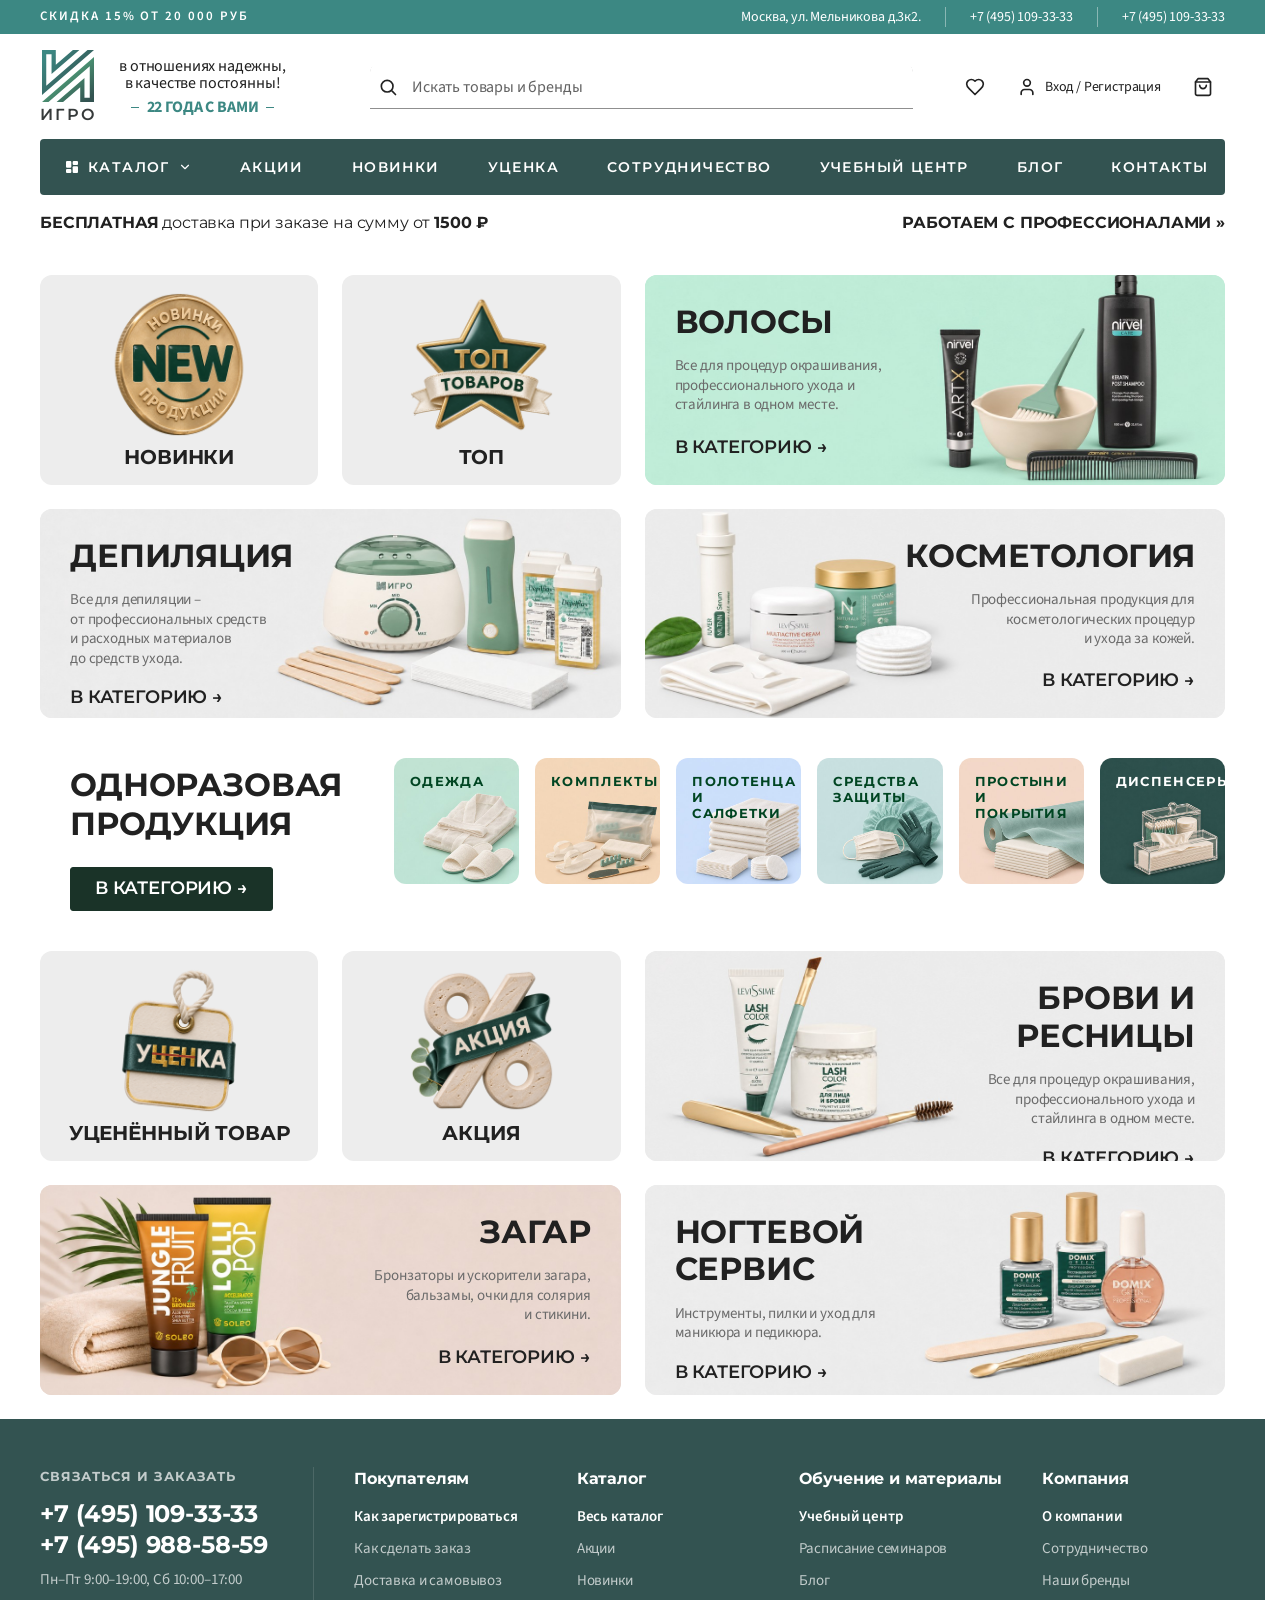
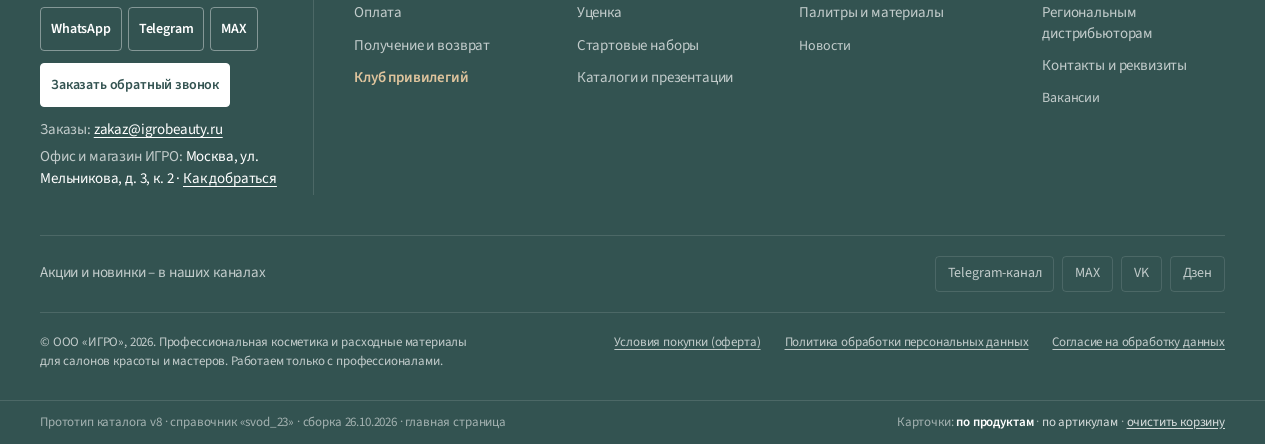
==== commit 5e5b4dec: "Phone cards: pro-price link in one line under price, 32 px tap areas for brand/line, Show more inste" ====
--- a/catalog.html
+++ b/catalog.html
@@ -7,6 +7,7 @@
 <title>Каталог IGRObeauty</title>
 <link rel="stylesheet" href="ds/styles.css">
 <link rel="stylesheet" href="styles.css">
+<link rel="stylesheet" href="assets/site/footer.css">
 </head>
 <body class="igro" data-page="home" data-default="hair"><div class="ig-topbar"><div class="ig-container ig-topbar__inner">
   <div class="ig-topbar__promo">Скидка 15% от 20&nbsp;000 руб</div>
@@ -81,9 +82,127 @@
   <div class="ig-drawer__head"><h2 class="igro-h3 ig-drawer__title" id="drawer-filters-title">Фильтры</h2><button type="button" class="igro-icon-btn igro-icon-btn--ghost ig-drawer__close" data-close aria-label="Закрыть"><i class="ig-ic ig-ic--close ig-ic-20" aria-hidden="true"></i></button></div>
   <div class="ig-drawer__body ig-facets"></div>
   <div class="ig-drawer__foot"><button type="button" class="igro-btn igro-btn--primary igro-btn--lg" data-apply>Показать</button><button type="button" class="igro-btn igro-btn--secondary igro-btn--lg" data-close data-reset>Сбросить</button></div>
-</aside><footer class="ig-footer"><div class="ig-container ig-footer__inner">
-  <span>© 2026 IGRObeauty&nbsp;– профессиональная косметика для мастеров</span>
-  <nav class="ig-footer__nav" id="ig-footer-nav"></nav>
+</aside><footer class="ft">
+      <div class="ft__in">
+        <div class="ft__main">
+          <div class="ft__contact">
+            <p class="ft__eyebrow">Связаться и заказать</p>
+            <a class="ft__phone" href="#">+7 (495) 109-33-33</a>
+            <a class="ft__phone" href="#">+7 (495) 988-58-59</a>
+            <p class="ft__hours">Пн–Пт 9:00–19:00, Сб 10:00–17:00</p>
+            <div class="ft__msg">
+              <a class="ft__chip" href="#">WhatsApp</a>
+              <a class="ft__chip" href="#">Telegram</a>
+              <a class="ft__chip" href="#">MAX</a>
+            </div>
+            <div class="ft__msg">
+              <a class="ft__chip ft__chip--solid" href="#">Заказать обратный звонок</a>
+            </div>
+            <p class="ft__line"><span>Заказы:</span> <a href="#">zakaz@igrobeauty.ru</a></p>
+            <p class="ft__line"><span>Офис и магазин ИГРО:</span> Москва, ул. Мельникова, д. 3, к. 2 · <a href="#">Как добраться</a></p>
+          </div>
+
+          <nav class="ft__col" aria-label="Покупателям">
+            <h3>Покупателям</h3>
+            <ul>
+              <li class="is-key"><a href="#">Как зарегистрироваться</a></li>
+              <li><a href="#">Как сделать заказ</a></li>
+              <li><a href="#">Доставка и самовывоз</a></li>
+              <li><a href="#">Оплата</a></li>
+              <li><a href="#">Получение и возврат</a></li>
+              <li class="is-club"><a href="#">Клуб привилегий</a></li>
+            </ul>
+          </nav>
+
+          <nav class="ft__col" aria-label="Каталог">
+            <h3>Каталог</h3>
+            <ul>
+              <li class="is-key"><a href="catalog.html">Весь каталог</a></li>
+              <li><a href="#">Акции</a></li>
+              <li><a href="#">Новинки</a></li>
+              <li><a href="#">Уценка</a></li>
+              <li><a href="#">Стартовые наборы</a></li>
+              <li><a href="#">Каталоги и презентации</a></li>
+            </ul>
+          </nav>
+
+          <nav class="ft__col" aria-label="Обучение и материалы">
+            <h3>Обучение и материалы</h3>
+            <ul>
+              <li class="is-key"><a href="#">Учебный центр</a></li>
+              <li><a href="#">Расписание семинаров</a></li>
+              <li><a href="#">Блог</a></li>
+              <li><a href="#">Палитры и материалы</a></li>
+              <li class="is-minor"><a href="#">Новости</a></li>
+            </ul>
+          </nav>
+
+          <nav class="ft__col" aria-label="Компания">
+            <h3>Компания</h3>
+            <ul>
+              <li class="is-key"><a href="#">О компании</a></li>
+              <li><a href="#">Сотрудничество</a></li>
+              <li><a href="#">Наши бренды</a></li>
+              <li><a href="#">Региональным дистрибьюторам</a></li>
+              <li><a href="#">Контакты и реквизиты</a></li>
+              <li class="is-minor"><a href="#">Вакансии</a></li>
+            </ul>
+          </nav>
+        </div>
+
+        <div class="ft__social">
+          <span class="ft__social-txt">Акции и новинки – в наших каналах</span>
+          <div class="ft__social-list">
+            <a class="ft__soc" href="#">Telegram-канал</a>
+            <a class="ft__soc" href="#">MAX</a>
+            <a class="ft__soc" href="#">VK</a>
+            <a class="ft__soc" href="#">Дзен</a>
+          </div>
+        </div>
+
+        <div class="ft__legal">
+          <div class="ft__pro">© ООО «ИГРО», 2026. Профессиональная косметика и расходные материалы для салонов красоты и мастеров. Работаем только с профессионалами.</div>
+          <nav aria-label="Документы">
+            <a href="#">Условия покупки (оферта)</a>
+            <a href="#">Политика обработки персональных данных</a>
+            <a href="#">Согласие на обработку данных</a>
+          </nav>
+        </div>
+      </div>
+    <div class="ftm">
+  <a class="ftm__call" href="tel:+74951093333">+7 (495) 109-33-33</a>
+  <div class="ftm__row"><a href="#">WhatsApp</a><a href="#">Telegram</a><a href="#">MAX</a></div>
+  <p class="ftm__hours">Пн–Пт 9:00–19:00, Сб 10:00–17:00 · <a href="#">Обратный звонок</a></p>
+  <details class="ftm__acc"><summary>Покупателям<span class="ftm__pm" aria-hidden="true"></span></summary><ul>
+              <li class="is-key"><a href="#">Как зарегистрироваться</a></li>
+              <li><a href="#">Как сделать заказ</a></li>
+              <li><a href="#">Доставка и самовывоз</a></li>
+              <li><a href="#">Оплата</a></li>
+              <li><a href="#">Получение и возврат</a></li>
+              <li class="is-club"><a href="#">Клуб привилегий</a></li>
+            </ul></details><details class="ftm__acc"><summary>Каталог<span class="ftm__pm" aria-hidden="true"></span></summary><ul>
+              <li class="is-key"><a href="catalog.html">Весь каталог</a></li>
+              <li><a href="#">Акции</a></li>
+              <li><a href="#">Новинки</a></li>
+              <li><a href="#">Уценка</a></li>
+              <li><a href="#">Стартовые наборы</a></li>
+              <li><a href="#">Каталоги и презентации</a></li>
+            </ul></details><details class="ftm__acc"><summary>Обучение и материалы<span class="ftm__pm" aria-hidden="true"></span></summary><ul>
+              <li class="is-key"><a href="#">Учебный центр</a></li>
+              <li><a href="#">Расписание семинаров</a></li>
+              <li><a href="#">Блог</a></li>
+              <li><a href="#">Палитры и материалы</a></li>
+              <li class="is-minor"><a href="#">Новости</a></li>
+            </ul></details><details class="ftm__acc"><summary>Компания<span class="ftm__pm" aria-hidden="true"></span></summary><ul>
+              <li class="is-key"><a href="#">О компании</a></li>
+              <li><a href="#">Сотрудничество</a></li>
+              <li><a href="#">Наши бренды</a></li>
+              <li><a href="#">Региональным дистрибьюторам</a></li>
+              <li><a href="#">Контакты и реквизиты</a></li>
+              <li class="is-minor"><a href="#">Вакансии</a></li>
+            </ul></details>
+  <div class="ftm__soc"><a href="#">Telegram</a><a href="#">MAX</a><a href="#">VK</a><a href="#">Дзен</a></div>
+  <div class="ftm__legal">© ООО «ИГРО», 2026. Работаем только с профессионалами.<a href="#">Условия покупки (оферта)</a><a href="#">Политика обработки персональных данных</a></div>
 </div><div class="ig-container ig-proto" id="ig-proto"></div></footer>
 <script src="data.js"></script>
 <script src="render.js"></script>
--- a/styles.css
+++ b/styles.css
@@ -1395,20 +1395,9 @@
   .ig-topbar__contacts { display: none; }
   .ig-topbar__promo { letter-spacing: var(--tracking-normal); }
 
-  .ig-header__inner { flex-wrap: wrap; gap: var(--space-3); padding-block: var(--space-3); }
-  .ig-logo { order: 1; gap: var(--space-2); }
-  .ig-logo__svg { width: 44px; }
-  .ig-logo__word { font-size: var(--font-size-micro); }
-  .ig-logo__tagline { gap: var(--space-1); }
-  .ig-logo__motto,
-  .ig-logo__years { font-size: var(--font-size-micro); }
-  .ig-actions { order: 2; margin-left: auto; gap: 0; }
-  .ig-cart__sum { display: none; }
-  .ig-search { order: 3; flex-basis: 100%; }
-
+  /* шапка телефона – в конце файла, блок «ШАПКА ТЕЛЕФОНА» (v8, 24.11, Figma 3631:26644) */
   .ig-mainnav__inner { overflow-x: auto; scrollbar-width: none; }
   .ig-mainnav__inner::-webkit-scrollbar { display: none; }
-  .ig-navlink { padding: 0 var(--space-3); }
 
   /* выпадающий каталог — во весь экран, колонки столбцом, своя кнопка закрытия */
   .ig-mega { position: fixed; inset: 0; z-index: var(--z-overlay); border-radius: 0; overflow-y: auto; }
@@ -1703,16 +1692,6 @@
 .ig-cathero { padding-top: calc(var(--space-3) + var(--mast-h, 0px)); }
 @media (max-width: 767px) {
   .ig-hero { padding-top: calc(var(--space-5) + var(--mast-h, 0px)); }
-  .ig-mast.is-compact .ig-logo__svg { width: 28px; }
-  .ig-mast.is-compact .ig-logo__word { font-size: 21px; }
-  .ig-mast .ig-logo__word { font-size: var(--font-size-micro); }
-  /* на телефоне поиск – отдельной строкой: в сжатой шапке строка складывается вместе с отступом над ней */
-  .ig-mast .ig-header__inner { transition: padding var(--mast-dur) var(--mast-ease), row-gap var(--mast-dur) var(--mast-ease); }
-  .ig-mast .ig-search { max-height: var(--size-control-md); overflow: hidden; transition: max-height var(--mast-dur) var(--mast-ease), opacity 0.15s var(--mast-ease), visibility 0.15s var(--mast-ease), background var(--mast-dur) var(--mast-ease); }
-  .ig-mast.is-compact .ig-header__inner { row-gap: 0; }
-  .ig-mast.is-compact .ig-search { max-height: 0; border-width: 0; opacity: 0; visibility: hidden; }
-  .ig-mast.is-compact .ig-search-btn { display: inline-flex; }
-  .ig-mast.is-compact .ig-logo__tagline { display: none; }
 }
 @media (prefers-reduced-motion: reduce) {
   .ig-mast { --mast-dur: 0.01s; }
@@ -2012,3 +1991,320 @@
   .ig-offers__track { grid-auto-columns: 80%; }
   .ig-home__strip { font-size: 14px; }
 }
+
+/* ==========================================================================
+   ШАПКА ТЕЛЕФОНА (v8, 24.11.2026) – по Figma «Main Final» мобильная 3631:26644 и экранам C-1/C-2 (3655:30226)
+   · плашка «Скидка 15 %» #3C8883 по центру, адреса и телефоны скрыты;
+   · строка 56 px: бургер – логотип (знак 30 px, «ИГРО», «в качестве / постоянны») – телефон;
+   · поиск 44 px отдельной строкой: без заливки, линия снизу;
+   · полоса категорий 44 px: «Каталог» кнопкой #3C8883 и разделы прописными, листается вбок, справа – растушёвка.
+     Фон полосы – #335351, как плашка меню десктопа (в макете #353535 – цвет до палитры «В»);
+   · избранное, вход и корзина – в нижней панели (.ig-tabbar), в шапке их нет;
+   · прокрутка вниз (C-1): одна строка «бургер – поиск – телефон»; вверх (C-2): логотип и поиск под ним.
+   Шапка на телефоне всегда белая – прозрачной над баннером не бывает.
+   Разметку добавляет render.js, смену состояний – script.js (mqPhone)
+   ========================================================================== */
+.ig-mburger, .ig-mphone, .ig-logo__motto-m, .ig-mcats, .ig-mcats-fade, .ig-tabbar { display: none; }
+@media (max-width: 767px) {
+  .ig-topbar__inner { justify-content: center; min-height: 30px; padding-block: 0; }
+  .ig-topbar__promo { font-size: 11px; font-weight: var(--weight-bold); letter-spacing: 1.5px; }
+
+  .ig-mast, .ig-mast.is-clear, .ig-mast.is-clear.is-on-dark {
+    --mast-bg: var(--surface-card);
+    --mast-fg: var(--text-default);
+    --mast-icon: var(--text-default);
+    --mast-logo-ink: #363a3a;
+    --mast-mark-ink: #111111;
+    --mast-mark-accent: var(--mast-accent);
+    --mast-logo-dark: 0;
+    background-color: var(--surface-card);
+  }
+  .ig-mast.is-compact.is-collapsed { box-shadow: 0 1px 0 #ececec; }
+
+  /* сетка строки: 44 – логотип – 44; вторая строка – поиск */
+  .ig-mast .ig-container.ig-header__inner,
+  .ig-mast.is-compact .ig-container.ig-header__inner {
+    display: grid;
+    grid-template-columns: 44px minmax(0, 1fr) 44px;
+    grid-template-rows: 56px 56px;
+    gap: 0 6px;
+    align-items: center;
+    padding: 0 8px 0 0;
+    transition: none;
+  }
+  .ig-mburger, .ig-mphone {
+    display: inline-flex; align-items: center; justify-content: center;
+    width: 44px; height: 44px; padding: 0; border: 0; background: none;
+    color: var(--text-default); cursor: pointer;
+  }
+  .ig-mburger { grid-area: 1 / 1; justify-content: flex-end; }
+  .ig-mphone { grid-area: 1 / 3; }
+  .ig-mast .ig-actions { display: none; }
+
+  .ig-mast .ig-logo,
+  .ig-mast.is-compact .ig-logo { grid-area: 1 / 2; justify-self: center; display: inline-flex; align-items: center; gap: 22px; }
+  .ig-mast .ig-logo__mark,
+  .ig-mast.is-compact .ig-logo__mark { flex-direction: row; align-items: center; gap: 11px; transition: none; }
+  .ig-mast .ig-logo__svg,
+  .ig-mast.is-compact .ig-logo__svg { width: 30px; }
+  .ig-mast .ig-logo__word,
+  .ig-mast.is-compact .ig-logo__word,
+  .ig-mast.was-compact:not(.is-compact) .ig-logo__word { margin-right: -0.2em; font-size: 18px; letter-spacing: 0.2em; animation: none; }
+  .ig-mast .ig-logo__tagline { display: none; }
+  .ig-logo__motto-m {
+    display: block;
+    font-family: var(--font-heading); font-weight: var(--weight-semibold);
+    font-size: 14px; line-height: 1; color: #155430; white-space: nowrap;
+  }
+
+  .ig-mast .ig-search,
+  .ig-mast.is-compact .ig-search {
+    grid-area: 2 / 1 / 3 / -1;
+    align-self: start;
+    height: 44px; max-height: none;
+    margin: 0 8px 0 16px;
+    opacity: 1; visibility: visible;
+    box-shadow: inset 0 -1px 0 #8a8a8a;
+  }
+  .ig-mast .igro-search__input { font-size: 16px; }
+  .ig-mast .igro-search__input::placeholder { color: #8a8a8a; opacity: 1; }
+  .ig-mast .igro-search__icon { color: #666666; }
+
+  /* C-1: прокрутка вниз – логотип убран, поиск встаёт между бургером и телефоном */
+  .ig-mast.is-compact.is-collapsed .ig-container.ig-header__inner { grid-template-rows: 56px 0; }
+  .ig-mast.is-compact.is-collapsed .ig-logo { display: none; }
+  .ig-mast.is-compact.is-collapsed .ig-search { grid-area: 1 / 2; align-self: center; margin: 0 0 0 8px; animation: ig-msearch-in var(--mast-dur) var(--mast-ease); }
+
+  /* полоса категорий */
+  .ig-mast .ig-mainnav { position: relative; }
+  .ig-mast .ig-container.ig-mainnav__inner { align-items: center; justify-content: flex-start; gap: 16px; min-height: 0; height: 44px; padding: 0 48px 0 16px; background: var(--mast-menu); }
+  .ig-mast .ig-mainnav__list--end { display: none; }
+  .ig-mast .ig-mainnav__list:first-child { flex: none; align-items: center; }
+  .ig-mast .ig-mainnav__list:first-child > .ig-navlink {
+    gap: 8px; height: 28px; padding: 0 16px;
+    border: 1px solid #006b3e; border-radius: 4px;
+    background: var(--mast-accent); color: #fff;
+    font-family: var(--font-body); font-size: 14px; font-weight: var(--weight-semibold); letter-spacing: -0.01em; text-transform: none;
+  }
+  .ig-mast .ig-mainnav__list:first-child > .ig-navlink .ig-ic--chevron { display: none; }
+  .ig-mcats { display: flex; align-items: center; gap: 22px; flex: none; }
+  .ig-mcats a {
+    font-family: var(--font-heading); font-weight: var(--weight-bold); font-size: 12px; line-height: 15px;
+    text-transform: uppercase; white-space: nowrap; color: #fff; text-decoration: none;
+  }
+  .ig-mcats-fade {
+    display: block; position: absolute; top: 0; right: 0; z-index: calc(var(--z-dropdown) + 2);
+    width: 48px; height: 44px; pointer-events: none;
+    background: linear-gradient(to right, color-mix(in srgb, var(--mast-menu) 0%, transparent), var(--mast-menu) 80%);
+    transition: opacity 0.125s var(--mast-ease);
+  }
+  /* в сжатой шапке полосы нет – ни при прокрутке вниз, ни вверх (C-1, C-2) */
+  .ig-mast.is-compact .ig-mainnav__inner,
+  .ig-mast.is-compact .ig-mcats-fade { display: none; }
+
+  /* нижняя панель */
+  body.has-tabbar { padding-bottom: 66px; }
+  .ig-tabbar {
+    display: flex; justify-content: space-between;
+    position: fixed; left: 0; right: 0; bottom: 0; z-index: var(--z-sticky);
+    height: calc(66px + env(safe-area-inset-bottom, 0px)); padding: 7px 6px env(safe-area-inset-bottom, 0px);
+    box-sizing: border-box;
+    background: var(--surface-card); border-top: 1px solid #ececec;
+  }
+  .ig-tabbar__i {
+    position: relative; flex: 1 1 0; min-width: 0;
+    display: flex; flex-direction: column; align-items: center; justify-content: flex-start; gap: 4px;
+    padding: 5px 0 0; border: 0; background: none; cursor: pointer;
+    color: #6b6b6b; text-decoration: none; font: inherit;
+  }
+  .ig-tabbar__i svg, .ig-tabbar__i .ig-ic { width: 24px; height: 24px; color: #111111; }
+  .ig-tabbar__i.is-active, .ig-tabbar__i.is-active svg, .ig-tabbar__i.is-active .ig-ic { color: #12803d; }
+  .ig-tabbar__t { font-family: var(--font-body); font-weight: var(--weight-bold); font-size: 11px; line-height: 13px; white-space: nowrap; }
+  .ig-tabbar .ig-cart__icon { position: relative; display: block; width: 24px; height: 24px; }
+  .ig-tabbar .ig-cart__count {
+    position: absolute; top: -8px; left: 16px;
+    min-width: 16px; height: 16px; padding: 0 3px; box-sizing: border-box; border-radius: 8px;
+    background: #155430; color: #fff;
+    font-family: var(--font-body); font-weight: var(--weight-bold); font-size: 10px; line-height: 16px; text-align: center;
+  }
+  .ig-tabbar .ig-cart__sum { max-width: none; color: #6b6b6b; }
+  .ig-tabbar .ig-cart__sum[hidden] { display: none; }
+  .ig-tabbar .ig-cart__sum:not([hidden]) + .ig-tabbar__empty { display: none; }
+}
+@keyframes ig-msearch-in { from { opacity: 0; } to { opacity: 1; } }
+
+/* ==========================================================================
+   МЕНЮ ТЕЛЕФОНА (v8, 24.11.2026) – Figma 3655:30226, экраны C-3 «Меню», C-4 «Каталог», C-5 переход, C-6 раздел.
+   Шторка: белая, скругление сверху 28 px, ручка 40 × 5 #D6D6D2, подложка House #335351 45 %.
+   Заголовок 22 px Montserrat Bold, крестик – круг 44 px #F1F1EF. Плитки 175 × 64, скругление 14, #F1F1EF,
+   «Каталог» – House с белым текстом. Строки каталога 59 px, разделов 50 px, прописные 14 px Montserrat Bold,
+   линия #EEE, «›» #AAA; «Все товары раздела» – акцент #3C8883. Внизу – «Работаем с профессионалами» плашкой 52 px.
+   Разметку и переходы делает script.js (блок «меню телефона»)
+   ========================================================================== */
+.ig-msheet { position: fixed; inset: 0; z-index: var(--z-overlay); }
+.ig-msheet[hidden] { display: none; }
+.has-msheet, .has-msheet body { overflow: hidden; }
+.ig-msheet__scrim {
+  position: absolute; inset: 0;
+  background: rgba(51, 83, 81, 0.45);
+  opacity: 0;
+  transition: opacity 0.3s ease;
+}
+.ig-msheet__panel {
+  position: absolute; left: 0; right: 0; bottom: 0;
+  top: 56px;
+  display: flex; flex-direction: column;
+  border-radius: 28px 28px 0 0;
+  background: var(--surface-card);
+  box-shadow: 0 -12px 32px rgba(0, 0, 0, 0.08), 0 -1px 2px rgba(0, 0, 0, 0.08);
+  transform: translateY(100%);
+  transition: transform 0.32s cubic-bezier(0.2, 0.8, 0.2, 1);
+  touch-action: pan-y;
+}
+.ig-msheet.is-open .ig-msheet__scrim { opacity: 1; }
+.ig-msheet.is-open .ig-msheet__panel { transform: translateY(0); }
+.ig-msheet__panel.is-dragging { transition: none; }
+.ig-msheet__grab { flex: none; width: 40px; height: 5px; margin: 10px auto 0; border-radius: 3px; background: #d6d6d2; }
+.ig-msheet__views { position: relative; flex: 1 1 auto; min-height: 0; overflow: hidden; }
+.ig-msheet__view {
+  position: absolute; inset: 0;
+  display: flex; flex-direction: column;
+  background: var(--surface-card);
+  transition: transform 0.3s cubic-bezier(0.2, 0.8, 0.2, 1), visibility 0s;
+}
+.ig-msheet__view.is-left { transform: translateX(-100%); visibility: hidden; transition: transform 0.3s cubic-bezier(0.2, 0.8, 0.2, 1), visibility 0s 0.3s; }
+.ig-msheet__view.is-right { transform: translateX(100%); }
+
+.ig-msheet__head { flex: none; display: flex; align-items: center; gap: 6px; min-height: 56px; padding: 14px 16px 6px; cursor: grab; }
+.ig-msheet__title { flex: 1 1 auto; min-width: 0; margin: 0; font-family: var(--font-heading); font-weight: var(--weight-bold); font-size: 22px; line-height: 27px; color: #1a1a1a; }
+.ig-msheet__back, .ig-msheet__close {
+  flex: none; display: inline-flex; align-items: center; justify-content: center;
+  width: 44px; height: 44px; padding: 0; border: 0; border-radius: 22px; cursor: pointer; color: #111111;
+}
+.ig-msheet__back { margin-left: 8px; background: none; }
+.ig-msheet__close { background: #f1f1ef; }
+.ig-msheet__body { flex: 1 1 auto; min-height: 0; overflow-y: auto; overscroll-behavior: contain; padding: 8px 16px 16px; display: flex; flex-direction: column; }
+
+.ig-msheet__login {
+  display: flex; align-items: center; gap: 12px;
+  min-height: 58px; padding: 0 16px; box-sizing: border-box;
+  border: 1px solid #e7e7e7; border-radius: 12px;
+  font-family: var(--font-body); font-weight: var(--weight-bold); font-size: 16px; letter-spacing: -0.01em;
+  color: #212121; text-decoration: none;
+}
+.ig-msheet__login span { flex: 1 1 auto; }
+.ig-msheet__login svg:last-child { color: #6b6b6b; }
+.ig-msheet__tiles { display: grid; grid-template-columns: 1fr 1fr; gap: 8px; margin-top: 14px; }
+.ig-msheet__tile {
+  display: flex; align-items: center; gap: 16px;
+  min-height: 64px; padding: 0 14px; box-sizing: border-box;
+  border: 0; border-radius: 14px; background: #f1f1ef; cursor: pointer;
+  font-family: var(--font-heading); font-weight: var(--weight-bold); font-size: 12.5px; line-height: 15px;
+  text-transform: uppercase; text-align: left; color: #1a1a1a; text-decoration: none;
+}
+.ig-msheet__tile--main { padding-left: 20px; background: #335351; color: #fff; }
+.ig-msheet__contacts { margin-top: auto; padding-top: 24px; display: flex; flex-direction: column; gap: 8px; }
+.ig-msheet__pill {
+  display: flex; align-items: center; justify-content: center;
+  min-height: 52px; padding: 0 20px; box-sizing: border-box; border-radius: 26px;
+  background: #335351; color: #fff; text-decoration: none;
+  font-family: var(--font-heading); font-weight: var(--weight-bold); font-size: 13px; text-transform: uppercase;
+}
+.ig-msheet__pill--phone { font-family: var(--font-body); font-size: 16px; text-transform: none; }
+.ig-msheet__addr { margin: 4px 0 0; text-align: center; font-family: var(--font-body); font-size: 13px; color: #555555; }
+
+.ig-msheet__list { list-style: none; margin: 0; padding: 0 16px; }
+.ig-msheet__row {
+  display: flex; align-items: center; justify-content: space-between; gap: 12px;
+  width: 100%; min-height: 50px; padding: 0; box-sizing: border-box;
+  border: 0; border-bottom: 1px solid #eeeeee; background: none; cursor: pointer; text-align: left;
+  font-family: var(--font-heading); font-weight: var(--weight-bold); font-size: 14px; line-height: 17px;
+  text-transform: uppercase; color: #1a1a1a; text-decoration: none;
+}
+.ig-msheet__list--cats .ig-msheet__row { min-height: 59px; }
+.ig-msheet__row--accent { color: #3c8883; }
+.ig-msheet__chev { flex: none; font-family: var(--font-heading); font-weight: 400; font-size: 22px; line-height: 1; color: #aaaaaa; }
+.ig-msheet__foot { flex: none; padding: 12px 16px calc(30px + env(safe-area-inset-bottom, 0px)); }
+@media (hover: hover) {
+  .ig-msheet__row:hover { color: #3c8883; }
+  .ig-msheet__tile:not(.ig-msheet__tile--main):hover { background: #e6e6e3; }
+}
+@media (prefers-reduced-motion: reduce) {
+  .ig-msheet__panel, .ig-msheet__view, .ig-msheet__scrim { transition: none; }
+}
+@media (min-width: 768px) {
+  .ig-msheet { display: none; }
+}
+
+/* полоса категорий: ссылки нажимаются по всей высоте полосы (аудит 24.11), уведомления – под видимой шапкой */
+@media (max-width: 767px) {
+  .ig-mcats a { display: flex; align-items: center; height: 44px; }
+  .igro-toast-region--top { top: calc(var(--mhead-b, 186px) + 8px); left: 12px; right: 12px; width: auto; transition: top 0.25s ease-in-out; }
+}
+
+/* ==========================================================================
+   ПАНЕЛЬ ФИЛЬТРОВ НА ТЕЛЕФОНЕ (v8, этап 5, 24.11.2026) – вариант C «минимум» и лист шторкой (выбор Антона)
+   · одна строка: счётчик слева, сортировка и «Фильтры» справа;
+   · бренды, типы и прочее – только в листе фильтров; всё выбранное (бренд, линия, продукт, тип, страна, область) –
+     чипами с крестиком лентой под строкой, листается вбок до краёв экрана; отдельной строки «Тип продукта» нет;
+   · над сеткой 16 px вместо 48, ряд групп – по высоте пилюли;
+   · лист фильтров – шторкой снизу, как меню телефона: отступ сверху 56, скругление 28, ручка; свайп вниз закрывает.
+   Разметку перестраивает phoneToolbar() в render.js, свайп – script.js. Варианты A и B и сравнение – в истории git (9993cc4)
+   ========================================================================== */
+@media (max-width: 767px) {
+  .ig-content { padding-top: var(--space-4); }
+  .ig-directions { padding-block: 0; }
+  /* сверху 16 – над пилюлей выступает иконка (14 px), снизу 8 */
+  .ig-directions__track,
+  .ig-directions__track:has(.ig-direction--icon) { padding-block: var(--space-4) var(--space-2); }
+  .ig-toolbar__panel { padding-block: var(--space-3); }
+
+  .ig-toolbar__left { display: none; }
+  .ig-toolbar__right { width: 100%; gap: var(--space-3); margin-left: 0; }
+  .ig-toolbar .ig-count { margin-right: auto; }
+  .ig-toolbar .ig-filters-btn { min-width: 0 !important; padding-inline: var(--space-3); }
+
+  /* лента выбранного */
+  .ig-mf-line {
+    display: flex; align-items: center; gap: var(--space-2);
+    margin: var(--space-3) calc(-1 * var(--gutter-sm)) 0; padding-inline: var(--gutter-sm);
+    overflow-x: auto; scrollbar-width: none;
+  }
+  .ig-mf-line::-webkit-scrollbar { display: none; }
+  .ig-mf-line > * { flex: none; }
+  /* лист фильтров шторкой снизу */
+  .ig-drawer {
+    top: 56px; bottom: 0; height: auto;
+    border-radius: 28px 28px 0 0;
+    background: var(--surface-card);
+    transform: translateY(100%);
+    touch-action: pan-y;
+  }
+  .ig-drawer.is-open { transform: translateY(0); }
+  .ig-drawer.is-dragging { transition: none; }
+  .ig-drawer::before {
+    content: ""; display: block; flex: none; width: 40px; height: 5px; margin: 10px auto 0; border-radius: 3px; background: #d6d6d2;
+  }
+  .ig-drawer__head { cursor: grab; }
+}
+
+/* ==========================================================================
+   КАРТОЧКИ И СПИСОК НА ТЕЛЕФОНЕ (v8, этап 6, 24.11.2026) – по аудиту output/2026-11-24_v8-mobile-audit
+   · «Узнать проф. цену» – одной строкой под ценой и «Розничной ценой», область нажатия 32 px;
+   · бренд и линия – та же строка на вид, нажимаются по высоте 32 px (поля 7 px сверху и снизу, внешние отступы −7);
+   · от цены до кнопок – 12 px вместо 31;
+   · вместо страниц – «Показать ещё N товаров» и «Показано X из Y» (render.js: moreHTML, showMore)
+   ========================================================================== */
+@media (max-width: 767px) {
+  .ig-card__price { flex-direction: column; align-items: center; gap: 2px; }
+  .ig-card__price-l { align-items: center; text-align: center; }
+  .ig-card__pro { display: inline-flex; align-items: center; min-height: 32px; margin: -4px 0 -6px; padding: 0 8px; text-align: center; }
+  .ig-card__pro br { display: none; }
+  .ig-card__controls { padding-top: 12px; }
+  .ig-card__brandrow .ig-card__brand,
+  .ig-card__brandrow .ig-card__line { padding-block: 7px; margin-block: -7px; }
+
+  .ig-more { display: flex; flex-direction: column; align-items: center; gap: var(--space-3); margin-top: var(--space-7); }
+  .ig-more__n { margin: 0; font-size: var(--font-size-body-sm); color: var(--text-muted); }
+  .ig-more__btn { width: 100%; --action-cta: #335351; --wash-cta: rgba(51, 83, 81, 0.08); }
+}
--- a/assets/site/footer.css
+++ b/assets/site/footer.css
@@ -0,0 +1,62 @@
+/* подвал сайта – общий для главной и страниц каталога (v8, 24.11). Схема: output/2026-11-24_footer-optimization/footer-wireframe.html.
+   Разметку вставляет tools/build_home.py во все страницы v8; правки подвала – в main/v4-ds32/_work/footer/footer-desktop.html и build_home.py */
+/* подвал – по схеме footer-wireframe.html (24.11), классы .ft как в схеме */
+.ft { background: #335351; color: #fff; font-family: var(--font-ui); }
+.ft a { color: inherit; text-decoration: none; }
+.ft__in { max-width: 1280px; margin: 0 auto; padding: 0 40px; }
+.ft__main { display: grid; grid-template-columns: 1.5fr repeat(4, 1fr); gap: 40px; padding: 48px 0 40px; }
+.ft__contact { padding-right: 32px; border-right: 1px solid rgba(255,255,255,.12); }
+.ft__eyebrow { margin: 0 0 12px; font-family: var(--font-heading); font-weight: 700; font-size: 13px; letter-spacing: .08em; text-transform: uppercase; color: rgba(255,255,255,.7); }
+.ft__phone { display: block; font-family: var(--font-heading); font-weight: 700; font-size: 24px; line-height: 1.3; }
+.ft__hours { margin: 8px 0 16px; font-size: 15px; color: rgba(255,255,255,.7); }
+.ft__msg { display: flex; flex-wrap: wrap; gap: 6px; margin-bottom: 12px; }
+.ft__chip { display: inline-flex; align-items: center; height: 44px; padding: 0 10px; border: 1px solid rgba(255,255,255,.4); border-radius: 4px; font-size: 14px; font-weight: 600; white-space: nowrap; }
+.ft__chip--solid { background: #fff; color: #335351 !important; border-color: #fff; }
+.ft__line { margin: 4px 0; font-size: 15px; }
+.ft__line span { color: rgba(255,255,255,.7); }
+.ft__line a { text-decoration: underline; text-underline-offset: 3px; }
+.ft__col h3 { margin: 0 0 16px; font-family: var(--font-heading); font-weight: 700; font-size: 16px; white-space: nowrap; }
+.ft__col ul { list-style: none; margin: 0; padding: 0; }
+.ft__col li { margin: 0 0 12px; font-size: 15px; line-height: 1.35; }
+.ft__col li a { color: rgba(255,255,255,.7); }
+.ft__col li.is-key a { color: #fff; font-weight: 600; }
+.ft__col li.is-club a { color: #dfc49d; font-weight: 600; }
+.ft__col li.is-minor a { font-size: 14px; }
+@media (hover: hover) { .ft__col li a:hover, .ft__soc:hover { color: #fff !important; text-decoration: underline; text-underline-offset: 3px; } }
+.ft__social { display: flex; align-items: center; justify-content: space-between; gap: 24px; padding: 20px 0; border-top: 1px solid rgba(255,255,255,.12); font-size: 15px; }
+.ft__social-txt { color: rgba(255,255,255,.7); }
+.ft__social-list { display: flex; gap: 8px; }
+.ft__soc { display: inline-flex; align-items: center; height: 36px; padding: 0 12px; border: 1px solid rgba(255,255,255,.12); border-radius: 4px; color: rgba(255,255,255,.7) !important; font-size: 14px; }
+.ft__legal { display: flex; flex-wrap: wrap; justify-content: space-between; gap: 8px 32px; padding: 20px 0 28px; border-top: 1px solid rgba(255,255,255,.12); font-size: 13px; color: rgba(255,255,255,.7); }
+.ft__legal nav { display: flex; flex-wrap: wrap; gap: 8px 24px; }
+.ft__legal a { text-decoration: underline; text-underline-offset: 3px; }
+.ft__pro { max-width: 440px; }
+.ft .ig-proto { color: rgba(255,255,255,.55); background: #335351; }
+.ft .ig-proto a, .ft .ig-proto button { color: rgba(255,255,255,.8); }
+
+/* подвал телефона – по схеме footer-wireframe.html, раздел 3; на десктопе скрыт */
+.ftm { display: none; }
+
+@media (max-width: 767px) {
+  /* подвал: десктопный скрыт, телефонный – по схеме */
+  .ft__in { display: none; }
+  .ftm { display: block; padding: 24px 16px 4px; color: #fff; }
+  .ftm__call { display: flex; align-items: center; justify-content: center; height: 52px; margin-bottom: 8px; border-radius: 4px; background: #fff; color: #335351 !important; font-family: var(--font-heading); font-weight: 700; font-size: 18px; }
+  .ftm__row { display: grid; grid-template-columns: repeat(3, 1fr); gap: 8px; margin-bottom: 12px; }
+  .ftm__row a { display: flex; align-items: center; justify-content: center; height: 44px; border: 1px solid rgba(255,255,255,.4); border-radius: 4px; font-size: 15px; font-weight: 600; }
+  .ftm__hours { margin: 0 0 20px; font-size: 14px; color: rgba(255,255,255,.7); }
+  .ftm__hours a { text-decoration: underline; text-underline-offset: 3px; }
+  .ftm__acc { border-top: 1px solid rgba(255,255,255,.12); }
+  .ftm__acc summary { display: flex; align-items: center; justify-content: space-between; min-height: 52px; list-style: none; font-family: var(--font-heading); font-weight: 700; font-size: 16px; cursor: pointer; }
+  .ftm__acc summary::-webkit-details-marker { display: none; }
+  .ftm__pm::before { content: "+"; font-weight: 400; font-size: 22px; color: rgba(255,255,255,.7); }
+  .ftm__acc[open] .ftm__pm::before { content: "–"; }
+  .ftm__acc ul { list-style: none; margin: 0; padding: 0 0 12px; }
+  .ftm__acc li { display: flex; align-items: center; min-height: 44px; font-size: 16px; }
+  .ftm__acc li a { color: rgba(255,255,255,.7); }
+  .ftm__acc li.is-club a { color: #dfc49d; font-weight: 600; }
+  .ftm__soc { display: flex; gap: 8px; padding: 16px 0; border-top: 1px solid rgba(255,255,255,.12); }
+  .ftm__soc a { flex: 1; display: flex; align-items: center; justify-content: center; height: 44px; border: 1px solid rgba(255,255,255,.12); border-radius: 4px; font-size: 14px; color: rgba(255,255,255,.7); }
+  .ftm__legal { padding: 16px 0 20px; border-top: 1px solid rgba(255,255,255,.12); font-size: 13px; color: rgba(255,255,255,.7); }
+  .ftm__legal a { display: block; margin-top: 8px; text-decoration: underline; text-underline-offset: 3px; }
+}
